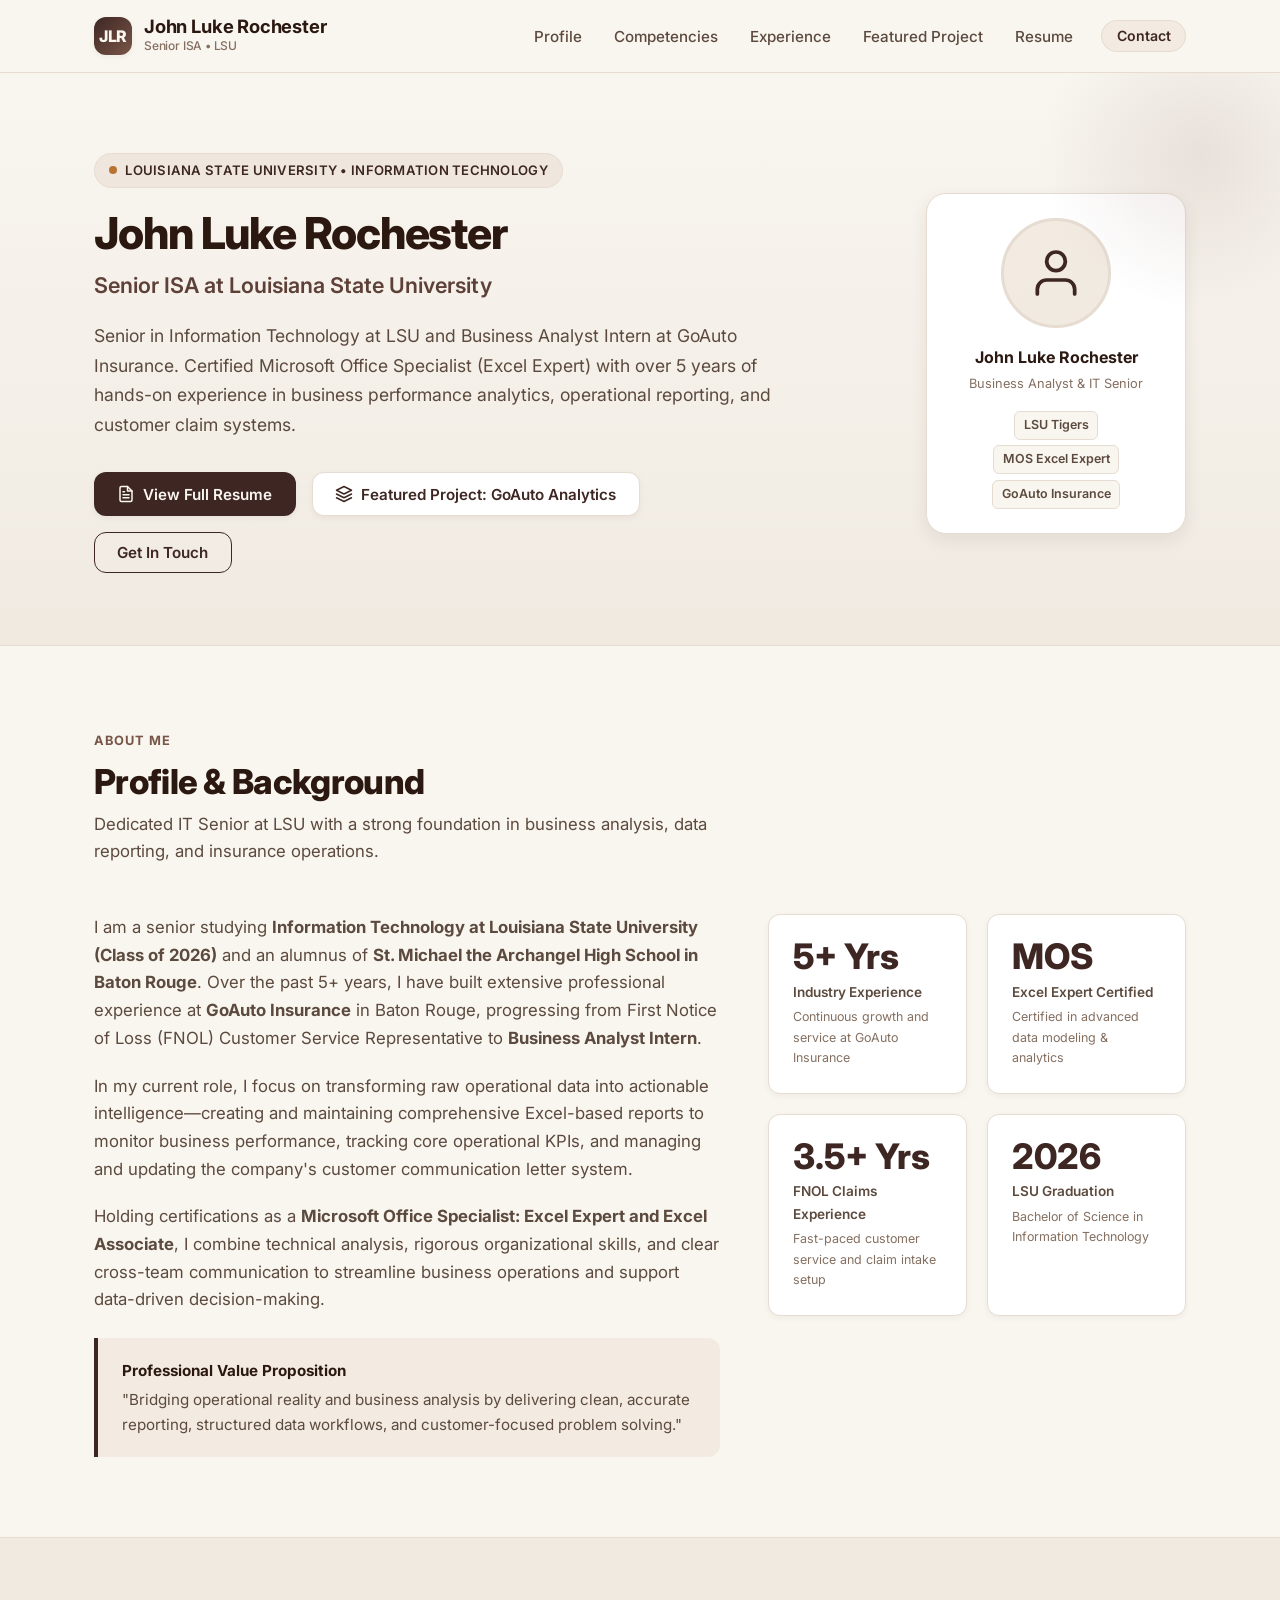
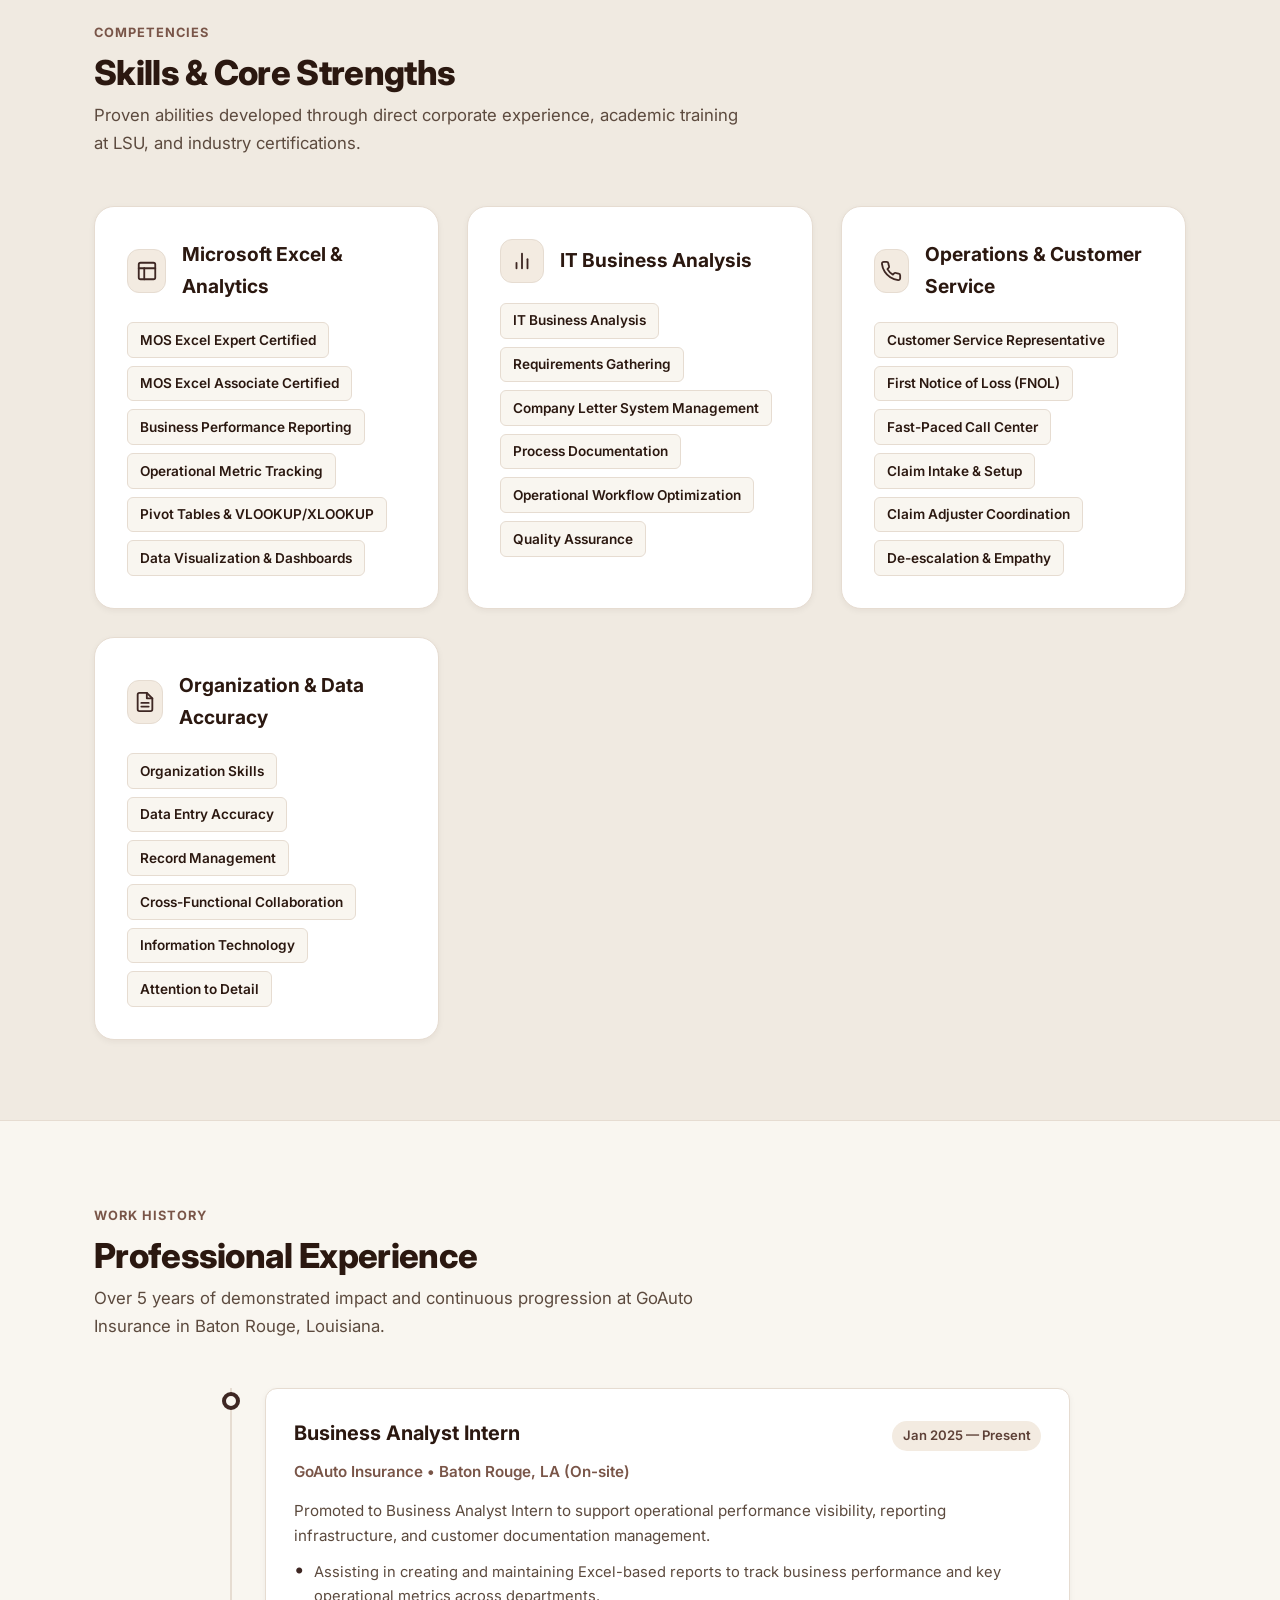
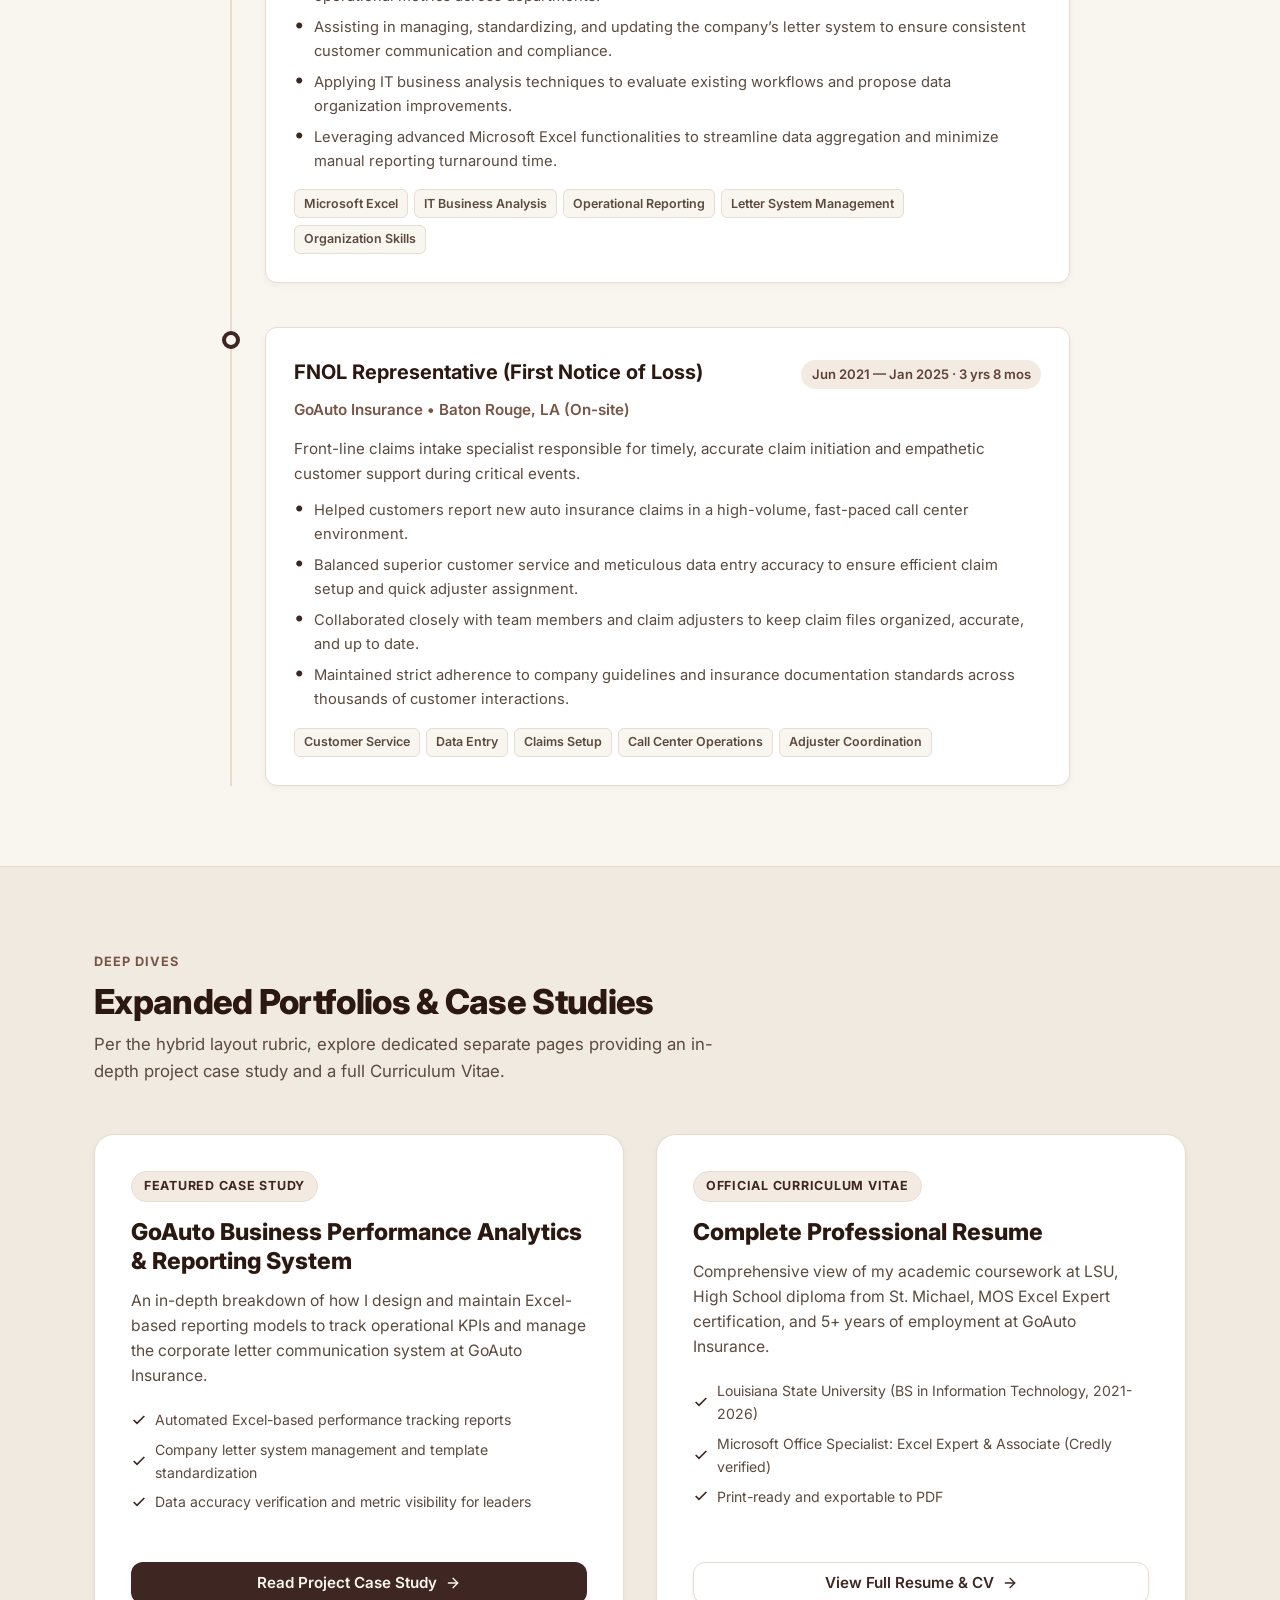
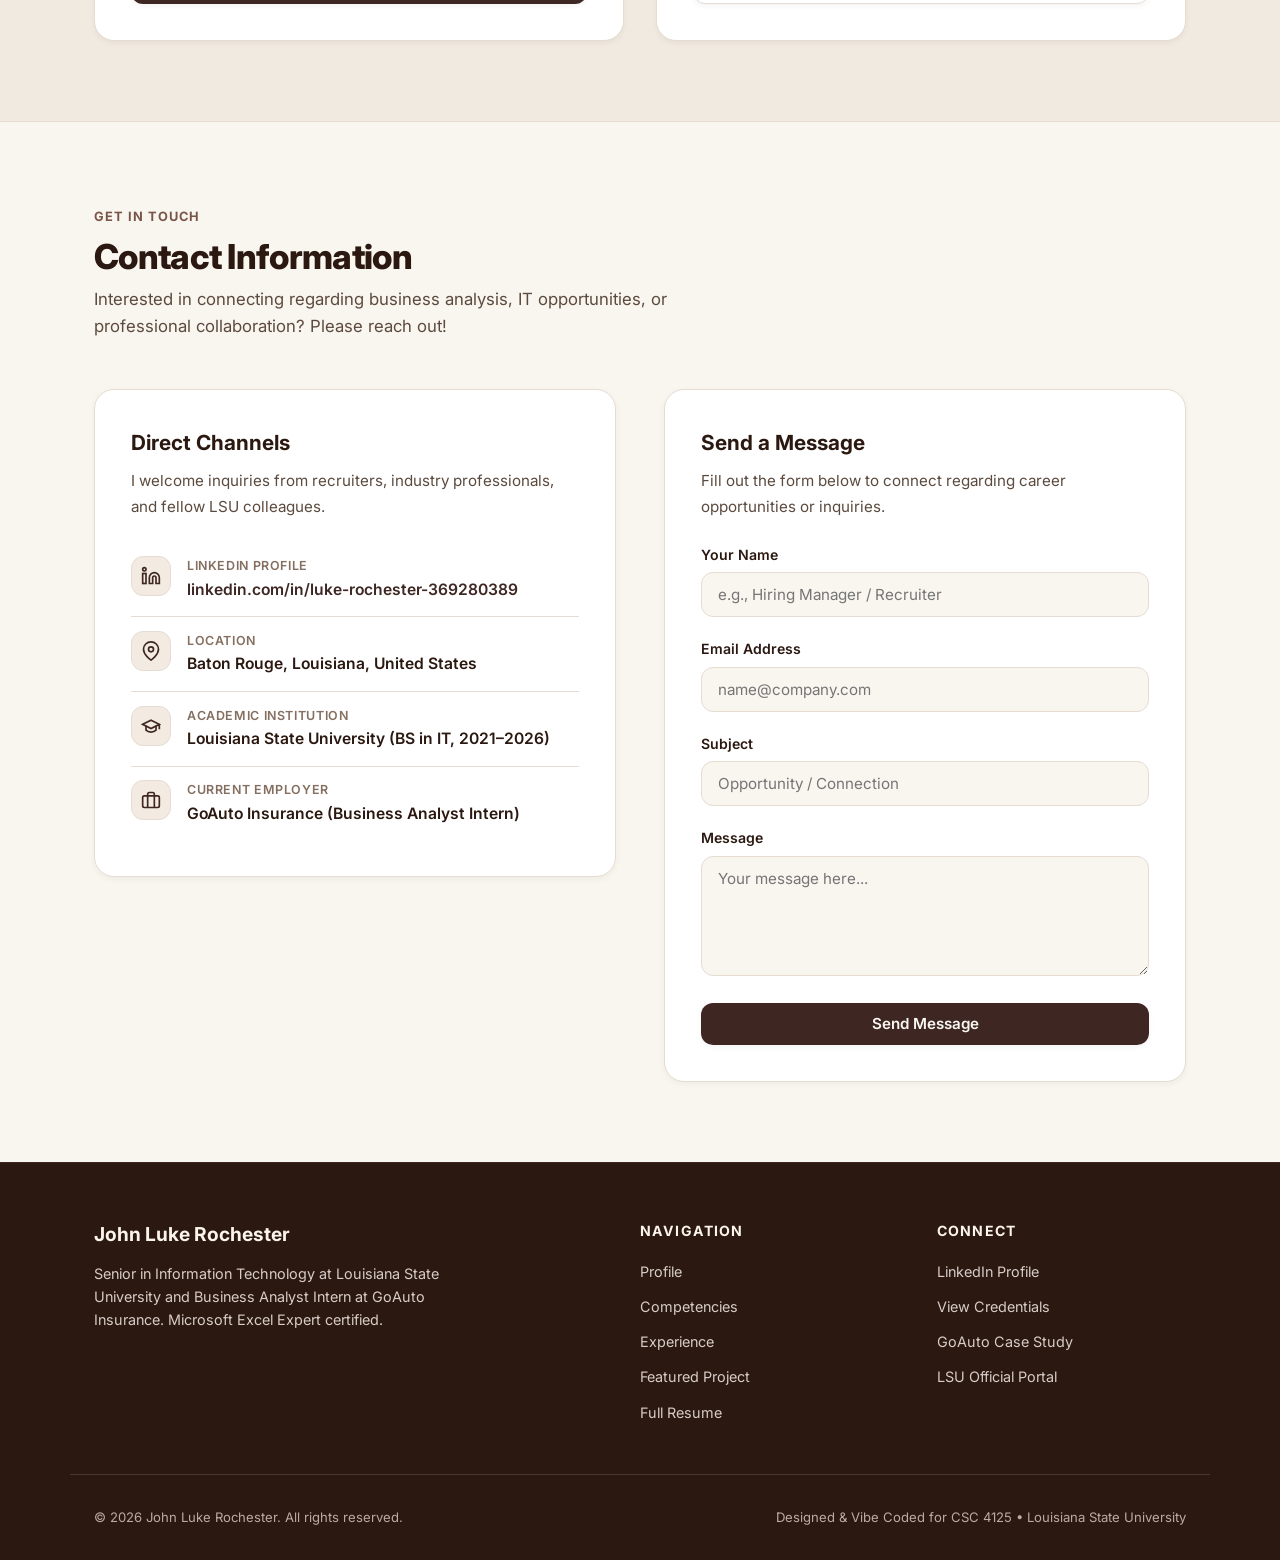
==== index.html @ 9ee35a45 "Add files via upload" ====
<!DOCTYPE html>
<html lang="en">
<head>
  <meta charset="UTF-8">
  <meta name="viewport" content="width=device-width, initial-scale=1.0">
  <title>John Luke Rochester | Senior ISA at Louisiana State University</title>
  <meta name="description" content="Professional portfolio and personal website of John Luke Rochester, Senior ISA at Louisiana State University. Specializing in IT business analysis, advanced Microsoft Excel reporting, and operational systems.">
  <link rel="preconnect" href="https://fonts.googleapis.com">
  <link rel="preconnect" href="https://fonts.gstatic.com" crossorigin>
  <link href="https://fonts.googleapis.com/css2?family=Inter:wght@400;500;600;700;800&family=Plus+Jakarta+Sans:wght@700;800&display=swap" rel="stylesheet">
  <link rel="stylesheet" href="styles.css">
</head>
<body>

  <!-- Site Navigation Header -->
  <header class="site-header" id="top">
    <div class="container header-inner">
      <a href="index.html" class="brand" aria-label="John Luke Rochester Homepage">
        <div class="brand-badge">JLR</div>
        <div class="brand-text">
          <span class="brand-name">John Luke Rochester</span>
          <span class="brand-role">Senior ISA • LSU</span>
        </div>
      </a>

      <!-- Mobile Hamburger Toggle -->
      <button class="mobile-toggle" id="mobileMenuBtn" aria-label="Toggle Navigation Menu" aria-expanded="false">
        <svg width="24" height="24" viewBox="0 0 24 24" fill="none" stroke="currentColor" stroke-width="2" stroke-linecap="round" stroke-linejoin="round">
          <line x1="3" y1="12" x2="21" y2="12"></line>
          <line x1="3" y1="6" x2="21" y2="6"></line>
          <line x1="3" y1="18" x2="21" y2="18"></line>
        </svg>
      </button>

      <!-- Navigation Links -->
      <nav aria-label="Primary Navigation">
        <ul class="nav-links" id="navLinks">
          <li><a href="#about" class="nav-link">Profile</a></li>
          <li><a href="#skills" class="nav-link">Competencies</a></li>
          <li><a href="#experience" class="nav-link">Experience</a></li>
          <li><a href="project.html" class="nav-link">Featured Project</a></li>
          <li><a href="resume.html" class="nav-link">Resume</a></li>
          <li><a href="#contact" class="nav-link nav-pill">Contact</a></li>
        </ul>
      </nav>
    </div>
  </header>

  <main>
    <!-- Hero Section -->
    <section class="hero-section" aria-labelledby="hero-heading">
      <div class="container hero-content">
        <div class="hero-text">
          <div class="hero-badge">
            <span class="hero-badge-dot"></span>
            <span>Louisiana State University • Information Technology</span>
          </div>
          <h1 class="hero-title" id="hero-heading">John Luke Rochester</h1>
          <p class="hero-subtitle">Senior ISA at Louisiana State University</p>
          <p class="hero-description">
            Senior in Information Technology at LSU and Business Analyst Intern at GoAuto Insurance. 
            Certified Microsoft Office Specialist (Excel Expert) with over 5 years of hands-on experience in business performance analytics, operational reporting, and customer claim systems.
          </p>
          <div class="hero-cta">
            <a href="resume.html" class="btn btn-primary">
              <svg width="18" height="18" viewBox="0 0 24 24" fill="none" stroke="currentColor" stroke-width="2" stroke-linecap="round" stroke-linejoin="round">
                <path d="M14 2H6a2 2 0 0 0-2 2v16a2 2 0 0 0 2 2h12a2 2 0 0 0 2-2V8z"></path>
                <polyline points="14 2 14 8 20 8"></polyline>
                <line x1="16" y1="13" x2="8" y2="13"></line>
                <line x1="16" y1="17" x2="8" y2="17"></line>
                <polyline points="10 9 9 9 8 9"></polyline>
              </svg>
              View Full Resume
            </a>
            <a href="project.html" class="btn btn-secondary">
              <svg width="18" height="18" viewBox="0 0 24 24" fill="none" stroke="currentColor" stroke-width="2" stroke-linecap="round" stroke-linejoin="round">
                <polygon points="12 2 2 7 12 12 22 7 12 2"></polygon>
                <polyline points="2 17 12 22 22 17"></polyline>
                <polyline points="2 12 12 17 22 12"></polyline>
              </svg>
              Featured Project: GoAuto Analytics
            </a>
            <a href="#contact" class="btn btn-outline">Get In Touch</a>
          </div>
        </div>

        <!-- Identity & Status Card -->
        <aside class="hero-avatar-card" aria-label="Professional Profile Snapshot">
          <div class="avatar-icon-wrapper" aria-hidden="true">
            <svg width="56" height="56" viewBox="0 0 24 24" fill="none" stroke="currentColor" stroke-width="1.6" stroke-linecap="round" stroke-linejoin="round">
              <path d="M20 21v-2a4 4 0 0 0-4-4H8a4 4 0 0 0-4 4v2"></path>
              <circle cx="12" cy="7" r="4"></circle>
            </svg>
          </div>
          <h2 class="avatar-stat-title">John Luke Rochester</h2>
          <p class="avatar-stat-sub">Business Analyst & IT Senior</p>
          <div class="avatar-tags">
            <span class="tag-badge">LSU Tigers</span>
            <span class="tag-badge">MOS Excel Expert</span>
            <span class="tag-badge">GoAuto Insurance</span>
          </div>
        </aside>
      </div>
    </section>

    <!-- Profile / About Section -->
    <section class="section" id="about" aria-labelledby="about-heading">
      <div class="container">
        <div class="section-header">
          <span class="section-tag">About Me</span>
          <h2 class="section-title" id="about-heading">Profile & Background</h2>
          <p class="section-subtitle">Dedicated IT Senior at LSU with a strong foundation in business analysis, data reporting, and insurance operations.</p>
        </div>

        <div class="about-grid">
          <div class="about-narrative">
            <p>
              I am a senior studying <strong>Information Technology at Louisiana State University (Class of 2026)</strong> and an alumnus of <strong>St. Michael the Archangel High School in Baton Rouge</strong>. Over the past 5+ years, I have built extensive professional experience at <strong>GoAuto Insurance</strong> in Baton Rouge, progressing from First Notice of Loss (FNOL) Customer Service Representative to <strong>Business Analyst Intern</strong>.
            </p>
            <p>
              In my current role, I focus on transforming raw operational data into actionable intelligence—creating and maintaining comprehensive Excel-based reports to monitor business performance, tracking core operational KPIs, and managing and updating the company's customer communication letter system. 
            </p>
            <p>
              Holding certifications as a <strong>Microsoft Office Specialist: Excel Expert and Excel Associate</strong>, I combine technical analysis, rigorous organizational skills, and clear cross-team communication to streamline business operations and support data-driven decision-making.
            </p>
            <div class="highlight-box">
              <div class="highlight-box-title">Professional Value Proposition</div>
              <p style="margin-bottom: 0; font-size: 0.95rem; color: var(--text-secondary);">
                "Bridging operational reality and business analysis by delivering clean, accurate reporting, structured data workflows, and customer-focused problem solving."
              </p>
            </div>
          </div>

          <!-- Impact Metrics -->
          <div class="about-metrics" aria-label="Key Performance Metrics">
            <div class="metric-card">
              <div class="metric-number">5+ Yrs</div>
              <div class="metric-label">Industry Experience</div>
              <div class="metric-desc">Continuous growth and service at GoAuto Insurance</div>
            </div>
            <div class="metric-card">
              <div class="metric-number">MOS</div>
              <div class="metric-label">Excel Expert Certified</div>
              <div class="metric-desc">Certified in advanced data modeling & analytics</div>
            </div>
            <div class="metric-card">
              <div class="metric-number">3.5+ Yrs</div>
              <div class="metric-label">FNOL Claims Experience</div>
              <div class="metric-desc">Fast-paced customer service and claim intake setup</div>
            </div>
            <div class="metric-card">
              <div class="metric-number">2026</div>
              <div class="metric-label">LSU Graduation</div>
              <div class="metric-desc">Bachelor of Science in Information Technology</div>
            </div>
          </div>
        </div>
      </div>
    </section>

    <!-- Skills / Competencies Section -->
    <section class="section section-alt" id="skills" aria-labelledby="skills-heading">
      <div class="container">
        <div class="section-header">
          <span class="section-tag">Competencies</span>
          <h2 class="section-title" id="skills-heading">Skills & Core Strengths</h2>
          <p class="section-subtitle">Proven abilities developed through direct corporate experience, academic training at LSU, and industry certifications.</p>
        </div>

        <div class="skills-container">
          <!-- Card 1: Microsoft Excel & Reporting -->
          <div class="skill-category-card">
            <div class="skill-header">
              <div class="skill-icon-box" aria-hidden="true">
                <svg width="22" height="22" viewBox="0 0 24 24" fill="none" stroke="currentColor" stroke-width="2" stroke-linecap="round" stroke-linejoin="round">
                  <rect x="3" y="3" width="18" height="18" rx="2" ry="2"></rect>
                  <line x1="3" y1="9" x2="21" y2="9"></line>
                  <line x1="9" y1="21" x2="9" y2="9"></line>
                </svg>
              </div>
              <h3 class="skill-category-title">Microsoft Excel & Analytics</h3>
            </div>
            <div class="skill-pills">
              <span class="skill-pill">MOS Excel Expert Certified</span>
              <span class="skill-pill">MOS Excel Associate Certified</span>
              <span class="skill-pill">Business Performance Reporting</span>
              <span class="skill-pill">Operational Metric Tracking</span>
              <span class="skill-pill">Pivot Tables & VLOOKUP/XLOOKUP</span>
              <span class="skill-pill">Data Visualization & Dashboards</span>
            </div>
          </div>

          <!-- Card 2: IT Business Analysis -->
          <div class="skill-category-card">
            <div class="skill-header">
              <div class="skill-icon-box" aria-hidden="true">
                <svg width="22" height="22" viewBox="0 0 24 24" fill="none" stroke="currentColor" stroke-width="2" stroke-linecap="round" stroke-linejoin="round">
                  <line x1="18" y1="20" x2="18" y2="10"></line>
                  <line x1="12" y1="20" x2="12" y2="4"></line>
                  <line x1="6" y1="20" x2="6" y2="14"></line>
                </svg>
              </div>
              <h3 class="skill-category-title">IT Business Analysis</h3>
            </div>
            <div class="skill-pills">
              <span class="skill-pill">IT Business Analysis</span>
              <span class="skill-pill">Requirements Gathering</span>
              <span class="skill-pill">Company Letter System Management</span>
              <span class="skill-pill">Process Documentation</span>
              <span class="skill-pill">Operational Workflow Optimization</span>
              <span class="skill-pill">Quality Assurance</span>
            </div>
          </div>

          <!-- Card 3: Claims & Customer Service -->
          <div class="skill-category-card">
            <div class="skill-header">
              <div class="skill-icon-box" aria-hidden="true">
                <svg width="22" height="22" viewBox="0 0 24 24" fill="none" stroke="currentColor" stroke-width="2" stroke-linecap="round" stroke-linejoin="round">
                  <path d="M22 16.92v3a2 2 0 0 1-2.18 2 19.79 19.79 0 0 1-8.63-3.07 19.5 19.5 0 0 1-6-6 19.79 19.79 0 0 1-3.07-8.67A2 2 0 0 1 4.11 2h3a2 2 0 0 1 2 1.72 12.84 12.84 0 0 0 .7 2.81 2 2 0 0 1-.45 2.11L8.09 9.91a16 16 0 0 0 6 6l1.27-1.27a2 2 0 0 1 2.11-.45 12.84 12.84 0 0 0 2.81.7A2 2 0 0 1 22 16.92z"></path>
                </svg>
              </div>
              <h3 class="skill-category-title">Operations & Customer Service</h3>
            </div>
            <div class="skill-pills">
              <span class="skill-pill">Customer Service Representative</span>
              <span class="skill-pill">First Notice of Loss (FNOL)</span>
              <span class="skill-pill">Fast-Paced Call Center</span>
              <span class="skill-pill">Claim Intake & Setup</span>
              <span class="skill-pill">Claim Adjuster Coordination</span>
              <span class="skill-pill">De-escalation & Empathy</span>
            </div>
          </div>

          <!-- Card 4: Organization & Data Accuracy -->
          <div class="skill-category-card">
            <div class="skill-header">
              <div class="skill-icon-box" aria-hidden="true">
                <svg width="22" height="22" viewBox="0 0 24 24" fill="none" stroke="currentColor" stroke-width="2" stroke-linecap="round" stroke-linejoin="round">
                  <path d="M14 2H6a2 2 0 0 0-2 2v16a2 2 0 0 0 2 2h12a2 2 0 0 0 2-2V8z"></path>
                  <polyline points="14 2 14 8 20 8"></polyline>
                  <line x1="16" y1="13" x2="8" y2="13"></line>
                  <line x1="16" y1="17" x2="8" y2="17"></line>
                </svg>
              </div>
              <h3 class="skill-category-title">Organization & Data Accuracy</h3>
            </div>
            <div class="skill-pills">
              <span class="skill-pill">Organization Skills</span>
              <span class="skill-pill">Data Entry Accuracy</span>
              <span class="skill-pill">Record Management</span>
              <span class="skill-pill">Cross-Functional Collaboration</span>
              <span class="skill-pill">Information Technology</span>
              <span class="skill-pill">Attention to Detail</span>
            </div>
          </div>
        </div>
      </div>
    </section>

    <!-- Experience / Jobs Held Section -->
    <section class="section" id="experience" aria-labelledby="exp-heading">
      <div class="container">
        <div class="section-header">
          <span class="section-tag">Work History</span>
          <h2 class="section-title" id="exp-heading">Professional Experience</h2>
          <p class="section-subtitle">Over 5 years of demonstrated impact and continuous progression at GoAuto Insurance in Baton Rouge, Louisiana.</p>
        </div>

        <div class="timeline">
          <!-- Role 1: Business Analyst Intern -->
          <div class="timeline-item">
            <div class="timeline-marker" aria-hidden="true"></div>
            <article class="timeline-card">
              <div class="timeline-meta">
                <h3 class="timeline-role">Business Analyst Intern</h3>
                <span class="timeline-period">Jan 2025 — Present</span>
              </div>
              <div class="timeline-company">GoAuto Insurance • Baton Rouge, LA (On-site)</div>
              <div class="timeline-body">
                <p>Promoted to Business Analyst Intern to support operational performance visibility, reporting infrastructure, and customer documentation management.</p>
                <ul class="timeline-bullets">
                  <li>Assisting in creating and maintaining Excel-based reports to track business performance and key operational metrics across departments.</li>
                  <li>Assisting in managing, standardizing, and updating the company’s letter system to ensure consistent customer communication and compliance.</li>
                  <li>Applying IT business analysis techniques to evaluate existing workflows and propose data organization improvements.</li>
                  <li>Leveraging advanced Microsoft Excel functionalities to streamline data aggregation and minimize manual reporting turnaround time.</li>
                </ul>
                <div class="timeline-tech-tags">
                  <span class="tag-badge">Microsoft Excel</span>
                  <span class="tag-badge">IT Business Analysis</span>
                  <span class="tag-badge">Operational Reporting</span>
                  <span class="tag-badge">Letter System Management</span>
                  <span class="tag-badge">Organization Skills</span>
                </div>
              </div>
            </article>
          </div>

          <!-- Role 2: FNOL Representative -->
          <div class="timeline-item">
            <div class="timeline-marker" aria-hidden="true"></div>
            <article class="timeline-card">
              <div class="timeline-meta">
                <h3 class="timeline-role">FNOL Representative (First Notice of Loss)</h3>
                <span class="timeline-period">Jun 2021 — Jan 2025 · 3 yrs 8 mos</span>
              </div>
              <div class="timeline-company">GoAuto Insurance • Baton Rouge, LA (On-site)</div>
              <div class="timeline-body">
                <p>Front-line claims intake specialist responsible for timely, accurate claim initiation and empathetic customer support during critical events.</p>
                <ul class="timeline-bullets">
                  <li>Helped customers report new auto insurance claims in a high-volume, fast-paced call center environment.</li>
                  <li>Balanced superior customer service and meticulous data entry accuracy to ensure efficient claim setup and quick adjuster assignment.</li>
                  <li>Collaborated closely with team members and claim adjusters to keep claim files organized, accurate, and up to date.</li>
                  <li>Maintained strict adherence to company guidelines and insurance documentation standards across thousands of customer interactions.</li>
                </ul>
                <div class="timeline-tech-tags">
                  <span class="tag-badge">Customer Service</span>
                  <span class="tag-badge">Data Entry</span>
                  <span class="tag-badge">Claims Setup</span>
                  <span class="tag-badge">Call Center Operations</span>
                  <span class="tag-badge">Adjuster Coordination</span>
                </div>
              </div>
            </article>
          </div>
        </div>
      </div>
    </section>

    <!-- Deep-Dive Showcase Section (Rubric-Mandated Hybrid Navigation) -->
    <section class="section section-alt" aria-labelledby="showcase-heading">
      <div class="container">
        <div class="section-header">
          <span class="section-tag">Deep Dives</span>
          <h2 class="section-title" id="showcase-heading">Expanded Portfolios & Case Studies</h2>
          <p class="section-subtitle">Per the hybrid layout rubric, explore dedicated separate pages providing an in-depth project case study and a full Curriculum Vitae.</p>
        </div>

        <div class="showcase-grid">
          <!-- Card 1: Featured Project -->
          <article class="showcase-card">
            <div class="showcase-top">
              <span class="showcase-badge">Featured Case Study</span>
              <h3 class="showcase-title">GoAuto Business Performance Analytics & Reporting System</h3>
              <p class="showcase-desc">
                An in-depth breakdown of how I design and maintain Excel-based reporting models to track operational KPIs and manage the corporate letter communication system at GoAuto Insurance.
              </p>
              <ul class="showcase-features">
                <li>
                  <svg width="16" height="16" viewBox="0 0 24 24" fill="none" stroke="currentColor" stroke-width="2.5"><polyline points="20 6 9 17 4 12"></polyline></svg>
                  Automated Excel-based performance tracking reports
                </li>
                <li>
                  <svg width="16" height="16" viewBox="0 0 24 24" fill="none" stroke="currentColor" stroke-width="2.5"><polyline points="20 6 9 17 4 12"></polyline></svg>
                  Company letter system management and template standardization
                </li>
                <li>
                  <svg width="16" height="16" viewBox="0 0 24 24" fill="none" stroke="currentColor" stroke-width="2.5"><polyline points="20 6 9 17 4 12"></polyline></svg>
                  Data accuracy verification and metric visibility for leaders
                </li>
              </ul>
            </div>
            <a href="project.html" class="btn btn-primary" style="width: 100%;">
              Read Project Case Study
              <svg width="16" height="16" viewBox="0 0 24 24" fill="none" stroke="currentColor" stroke-width="2" stroke-linecap="round" stroke-linejoin="round">
                <line x1="5" y1="12" x2="19" y2="12"></line>
                <polyline points="12 5 19 12 12 19"></polyline>
              </svg>
            </a>
          </article>

          <!-- Card 2: Full Resume Page -->
          <article class="showcase-card">
            <div class="showcase-top">
              <span class="showcase-badge">Official Curriculum Vitae</span>
              <h3 class="showcase-title">Complete Professional Resume</h3>
              <p class="showcase-desc">
                Comprehensive view of my academic coursework at LSU, High School diploma from St. Michael, MOS Excel Expert certification, and 5+ years of employment at GoAuto Insurance.
              </p>
              <ul class="showcase-features">
                <li>
                  <svg width="16" height="16" viewBox="0 0 24 24" fill="none" stroke="currentColor" stroke-width="2.5"><polyline points="20 6 9 17 4 12"></polyline></svg>
                  Louisiana State University (BS in Information Technology, 2021-2026)
                </li>
                <li>
                  <svg width="16" height="16" viewBox="0 0 24 24" fill="none" stroke="currentColor" stroke-width="2.5"><polyline points="20 6 9 17 4 12"></polyline></svg>
                  Microsoft Office Specialist: Excel Expert & Associate (Credly verified)
                </li>
                <li>
                  <svg width="16" height="16" viewBox="0 0 24 24" fill="none" stroke="currentColor" stroke-width="2.5"><polyline points="20 6 9 17 4 12"></polyline></svg>
                  Print-ready and exportable to PDF
                </li>
              </ul>
            </div>
            <a href="resume.html" class="btn btn-secondary" style="width: 100%;">
              View Full Resume & CV
              <svg width="16" height="16" viewBox="0 0 24 24" fill="none" stroke="currentColor" stroke-width="2" stroke-linecap="round" stroke-linejoin="round">
                <line x1="5" y1="12" x2="19" y2="12"></line>
                <polyline points="12 5 19 12 12 19"></polyline>
              </svg>
            </a>
          </article>
        </div>
      </div>
    </section>

    <!-- Contact Section -->
    <section class="section" id="contact" aria-labelledby="contact-heading">
      <div class="container">
        <div class="section-header">
          <span class="section-tag">Get In Touch</span>
          <h2 class="section-title" id="contact-heading">Contact Information</h2>
          <p class="section-subtitle">Interested in connecting regarding business analysis, IT opportunities, or professional collaboration? Please reach out!</p>
        </div>

        <div class="contact-grid">
          <!-- Contact Details -->
          <div class="contact-info-card">
            <h3 style="font-size: 1.3rem; font-weight: 700; color: var(--color-espresso); margin-bottom: 0.5rem;">Direct Channels</h3>
            <p style="font-size: 0.95rem; color: var(--text-secondary);">
              I welcome inquiries from recruiters, industry professionals, and fellow LSU colleagues.
            </p>

            <ul class="contact-info-list">
              <li class="contact-info-item">
                <div class="contact-info-icon" aria-hidden="true">
                  <svg width="20" height="20" viewBox="0 0 24 24" fill="none" stroke="currentColor" stroke-width="2"><path d="M16 8a6 6 0 0 1 6 6v7h-4v-7a2 2 0 0 0-2-2 2 2 0 0 0-2 2v7h-4v-7a6 6 0 0 1 6-6z"></path><rect x="2" y="9" width="4" height="12"></rect><circle cx="4" cy="4" r="2"></circle></svg>
                </div>
                <div>
                  <div class="contact-info-label">LinkedIn Profile</div>
                  <div class="contact-info-value">
                    <a href="https://www.linkedin.com/in/luke-rochester-369280389/" target="_blank" rel="noopener noreferrer">
                      linkedin.com/in/luke-rochester-369280389
                    </a>
                  </div>
                </div>
              </li>
              <li class="contact-info-item">
                <div class="contact-info-icon" aria-hidden="true">
                  <svg width="20" height="20" viewBox="0 0 24 24" fill="none" stroke="currentColor" stroke-width="2"><path d="M21 10c0 7-9 13-9 13s-9-6-9-13a9 9 0 0 1 18 0z"></path><circle cx="12" cy="10" r="3"></circle></svg>
                </div>
                <div>
                  <div class="contact-info-label">Location</div>
                  <div class="contact-info-value">Baton Rouge, Louisiana, United States</div>
                </div>
              </li>
              <li class="contact-info-item">
                <div class="contact-info-icon" aria-hidden="true">
                  <svg width="20" height="20" viewBox="0 0 24 24" fill="none" stroke="currentColor" stroke-width="2"><path d="M22 10v6M2 10l10-5 10 5-10 5z"></path><path d="M6 12v5c3 3 9 3 12 0v-5"></path></svg>
                </div>
                <div>
                  <div class="contact-info-label">Academic Institution</div>
                  <div class="contact-info-value">Louisiana State University (BS in IT, 2021–2026)</div>
                </div>
              </li>
              <li class="contact-info-item">
                <div class="contact-info-icon" aria-hidden="true">
                  <svg width="20" height="20" viewBox="0 0 24 24" fill="none" stroke="currentColor" stroke-width="2"><rect x="2" y="7" width="20" height="14" rx="2" ry="2"></rect><path d="M16 21V5a2 2 0 0 0-2-2h-4a2 2 0 0 0-2 2v16"></path></svg>
                </div>
                <div>
                  <div class="contact-info-label">Current Employer</div>
                  <div class="contact-info-value">GoAuto Insurance (Business Analyst Intern)</div>
                </div>
              </li>
            </ul>
          </div>

          <!-- Contact Form -->
          <div class="contact-form-card">
            <h3 style="font-size: 1.3rem; font-weight: 700; color: var(--color-espresso); margin-bottom: 0.5rem;">Send a Message</h3>
            <p style="font-size: 0.95rem; color: var(--text-secondary); margin-bottom: 1.5rem;">
              Fill out the form below to connect regarding career opportunities or inquiries.
            </p>

            <form id="contactForm">
              <div class="form-group">
                <label for="name" class="form-label">Your Name</label>
                <input type="text" id="name" name="name" class="form-control" placeholder="e.g., Hiring Manager / Recruiter" required>
              </div>
              <div class="form-group">
                <label for="email" class="form-label">Email Address</label>
                <input type="email" id="email" name="email" class="form-control" placeholder="name@company.com" required>
              </div>
              <div class="form-group">
                <label for="subject" class="form-label">Subject</label>
                <input type="text" id="subject" name="subject" class="form-control" placeholder="Opportunity / Connection" required>
              </div>
              <div class="form-group">
                <label for="message" class="form-label">Message</label>
                <textarea id="message" name="message" class="form-control" placeholder="Your message here..." required></textarea>
              </div>
              <button type="submit" class="btn btn-primary" style="width: 100%;">
                Send Message
              </button>
            </form>

            <div id="contactNotice" class="toast-notice" role="alert">
              Thank you for reaching out! Your message has been prepared.
            </div>
          </div>
        </div>
      </div>
    </section>
  </main>

  <!-- Site Footer -->
  <footer class="site-footer">
    <div class="container footer-grid">
      <div class="footer-brand">
        <div class="footer-brand-title">John Luke Rochester</div>
        <p class="footer-brand-desc">
          Senior in Information Technology at Louisiana State University and Business Analyst Intern at GoAuto Insurance. Microsoft Excel Expert certified.
        </p>
      </div>

      <div>
        <h4 class="footer-heading">Navigation</h4>
        <ul class="footer-links">
          <li><a href="#about">Profile</a></li>
          <li><a href="#skills">Competencies</a></li>
          <li><a href="#experience">Experience</a></li>
          <li><a href="project.html">Featured Project</a></li>
          <li><a href="resume.html">Full Resume</a></li>
        </ul>
      </div>

      <div>
        <h4 class="footer-heading">Connect</h4>
        <ul class="footer-links">
          <li><a href="https://www.linkedin.com/in/luke-rochester-369280389/" target="_blank" rel="noopener noreferrer">LinkedIn Profile</a></li>
          <li><a href="resume.html">View Credentials</a></li>
          <li><a href="project.html">GoAuto Case Study</a></li>
          <li><a href="https://lsu.edu" target="_blank" rel="noopener noreferrer">LSU Official Portal</a></li>
        </ul>
      </div>
    </div>

    <div class="container footer-bottom">
      <p>&copy; 2026 John Luke Rochester. All rights reserved.</p>
      <p>Designed & Vibe Coded for CSC 4125 • Louisiana State University</p>
    </div>
  </footer>

  <!-- Script for interactivity & mobile nav -->
  <script>
    const mobileBtn = document.getElementById('mobileMenuBtn');
    const navLinks = document.getElementById('navLinks');
    
    if (mobileBtn && navLinks) {
      mobileBtn.addEventListener('click', () => {
        const isOpen = navLinks.classList.toggle('is-open');
        mobileBtn.setAttribute('aria-expanded', isOpen);
      });

      navLinks.querySelectorAll('a').forEach(link => {
        link.addEventListener('click', () => {
          navLinks.classList.remove('is-open');
          mobileBtn.setAttribute('aria-expanded', 'false');
        });
      });
    }

    const contactForm = document.getElementById('contactForm');
    const contactNotice = document.getElementById('contactNotice');

    if (contactForm && contactNotice) {
      contactForm.addEventListener('submit', (e) => {
        e.preventDefault();
        contactNotice.style.display = 'block';
        contactForm.reset();
        setTimeout(() => {
          contactNotice.style.display = 'none';
        }, 5000);
      });
    }
  </script>
</body>
</html>
---- styles.css ----
/* ==========================================================================
   COFFEE & BEIGE DESIGN SYSTEM - STYLES.CSS
   John Rochester | Senior ISA at Louisiana State University
   Target: Professional, modern, recruiter-focused hybrid web application
   ========================================================================== */

/* --- Custom Properties / Design Tokens --- */
:root {
  /* Coffee & Beige Palette */
  --bg-primary: #F9F6F0;          /* Warm cream / light linen background */
  --bg-secondary: #F0EAE1;        /* Soft latte secondary background */
  --bg-surface: #FFFFFF;          /* Pure white card surface */
  --bg-surface-warm: #FAF4ED;     /* Warm card surface */
  --bg-surface-tint: #F3EBE1;     /* Tinted container */
  
  --color-espresso: #2B1810;      /* Deep roasted espresso (primary text) */
  --color-coffee-dark: #3E2723;   /* Rich coffee brown (headings, primary buttons) */
  --color-coffee-medium: #5D4037; /* Medium roast (subheadings, secondary accents) */
  --color-coffee-warm: #795548;   /* Warm mocha (interactive highlights) */
  --color-latte: #A1887F;         /* Creamy latte (muted text, subtle details) */
  
  --color-beige-dark: #D7CCC8;    /* Deep beige border */
  --color-beige-light: #EFEBE9;   /* Soft beige divider */
  --color-cream: #FAF6F0;         /* Froth cream */

  --color-accent-amber: #B87333;  /* Warm copper/amber accent */
  --color-accent-gold: #C59B27;   /* Subtle LSU gold accent nod */
  --color-accent-hover: #4E342E;  /* Dark roast hover */
  
  --text-primary: #261710;        /* Deep espresso for maximum readable contrast */
  --text-secondary: #5C4A3E;      /* Muted coffee brown for body copy */
  --text-muted: #846F60;          /* Subtle captions / timestamps */
  --text-inverse: #FAF6F0;        /* Light cream text for dark buttons */

  --border-subtle: #E6DCD1;       /* Gentle organic border */
  --border-focus: #795548;        /* Focus state border */

  /* Shadows */
  --shadow-sm: 0 2px 6px rgba(43, 24, 16, 0.05);
  --shadow-md: 0 6px 18px rgba(43, 24, 16, 0.08);
  --shadow-lg: 0 12px 32px rgba(43, 24, 16, 0.12);
  --shadow-card-hover: 0 14px 28px rgba(62, 39, 35, 0.14);

  /* Typography */
  --font-sans: 'Inter', system-ui, -apple-system, BlinkMacSystemFont, 'Segoe UI', Roboto, Oxygen, Ubuntu, Cantarell, sans-serif;
  --font-heading: 'Plus Jakarta Sans', 'Inter', system-ui, sans-serif;
  --font-mono: 'JetBrains Mono', 'Fira Code', Consolas, monospace;

  /* Spacing */
  --radius-sm: 6px;
  --radius-md: 12px;
  --radius-lg: 20px;
  --radius-full: 9999px;

  --transition-fast: 0.2s cubic-bezier(0.4, 0, 0.2, 1);
  --transition-smooth: 0.3s cubic-bezier(0.4, 0, 0.2, 1);
}

/* --- Base & Reset --- */
*, *::before, *::after {
  box-sizing: border-box;
  margin: 0;
  padding: 0;
}

html {
  scroll-behavior: smooth;
  font-size: 16px;
  -webkit-text-size-adjust: 100%;
}

body {
  font-family: var(--font-sans);
  background-color: var(--bg-primary);
  color: var(--text-primary);
  line-height: 1.65;
  min-height: 100vh;
  display: flex;
  flex-direction: column;
}

/* Focus styles for accessibility */
:focus-visible {
  outline: 2px solid var(--border-focus);
  outline-offset: 3px;
}

a {
  color: var(--color-coffee-dark);
  text-decoration: none;
  transition: color var(--transition-fast);
}

a:hover {
  color: var(--color-coffee-warm);
}

img {
  max-width: 100%;
  height: auto;
  display: block;
}

/* --- Container Utility --- */
.container {
  width: 100%;
  max-width: 1140px;
  margin-left: auto;
  margin-right: auto;
  padding-left: 1.5rem;
  padding-right: 1.5rem;
}

.container-narrow {
  max-width: 860px;
}

/* --- Navigation Header --- */
.site-header {
  position: sticky;
  top: 0;
  z-index: 1000;
  background-color: rgba(249, 246, 240, 0.92);
  backdrop-filter: blur(12px);
  -webkit-backdrop-filter: blur(12px);
  border-bottom: 1px solid var(--border-subtle);
  transition: all var(--transition-smooth);
}

.header-inner {
  display: flex;
  align-items: center;
  justify-content: space-between;
  height: 72px;
}

.brand {
  display: flex;
  align-items: center;
  gap: 0.75rem;
  font-weight: 700;
  font-size: 1.15rem;
  color: var(--color-espresso);
  letter-spacing: -0.01em;
}

.brand-badge {
  width: 38px;
  height: 38px;
  border-radius: var(--radius-md);
  background: linear-gradient(135deg, var(--color-coffee-dark), var(--color-coffee-warm));
  color: var(--color-cream);
  display: flex;
  align-items: center;
  justify-content: center;
  font-weight: 800;
  font-size: 1rem;
  box-shadow: var(--shadow-sm);
}

.brand-text {
  display: flex;
  flex-direction: column;
}

.brand-name {
  line-height: 1.1;
  font-weight: 700;
}

.brand-role {
  font-size: 0.75rem;
  font-weight: 500;
  color: var(--text-muted);
}

.nav-links {
  display: flex;
  align-items: center;
  gap: 1.5rem;
  list-style: none;
}

.nav-link {
  font-size: 0.95rem;
  font-weight: 500;
  color: var(--text-secondary);
  padding: 0.5rem 0.25rem;
  position: relative;
  transition: color var(--transition-fast);
}

.nav-link:hover,
.nav-link.active {
  color: var(--color-espresso);
}

.nav-link.active::after {
  content: '';
  position: absolute;
  bottom: 0;
  left: 0;
  right: 0;
  height: 2px;
  background-color: var(--color-coffee-dark);
  border-radius: 2px;
}

.nav-pill {
  background-color: var(--bg-surface-tint);
  border: 1px solid var(--border-subtle);
  padding: 0.4rem 0.9rem;
  border-radius: var(--radius-full);
  font-size: 0.88rem;
  font-weight: 600;
  color: var(--color-coffee-dark);
}

.nav-pill:hover {
  background-color: var(--color-coffee-dark);
  color: var(--color-cream);
  border-color: var(--color-coffee-dark);
}

/* Mobile Nav Toggle */
.mobile-toggle {
  display: none;
  background: none;
  border: 1px solid var(--border-subtle);
  border-radius: var(--radius-sm);
  padding: 0.5rem;
  cursor: pointer;
  color: var(--color-coffee-dark);
}

/* --- Buttons & Action Elements --- */
.btn {
  display: inline-flex;
  align-items: center;
  justify-content: center;
  gap: 0.5rem;
  font-family: var(--font-sans);
  font-size: 0.95rem;
  font-weight: 600;
  padding: 0.75rem 1.4rem;
  border-radius: var(--radius-md);
  border: 1px solid transparent;
  cursor: pointer;
  transition: all var(--transition-fast);
  text-decoration: none;
  line-height: 1;
}

.btn-primary {
  background-color: var(--color-coffee-dark);
  color: var(--text-inverse);
  box-shadow: var(--shadow-sm);
}

.btn-primary:hover {
  background-color: var(--color-espresso);
  color: var(--text-inverse);
  transform: translateY(-1px);
  box-shadow: var(--shadow-md);
}

.btn-secondary {
  background-color: var(--bg-surface);
  color: var(--color-coffee-dark);
  border-color: var(--border-subtle);
  box-shadow: var(--shadow-sm);
}

.btn-secondary:hover {
  background-color: var(--bg-surface-tint);
  border-color: var(--color-beige-dark);
  color: var(--color-espresso);
  transform: translateY(-1px);
}

.btn-outline {
  background: transparent;
  color: var(--color-coffee-dark);
  border: 1.5px solid var(--color-coffee-dark);
}

.btn-outline:hover {
  background-color: var(--color-coffee-dark);
  color: var(--text-inverse);
}

.btn-sm {
  padding: 0.45rem 0.9rem;
  font-size: 0.85rem;
  border-radius: var(--radius-sm);
}

/* --- Hero Section --- */
.hero-section {
  padding: 5rem 0 4.5rem;
  background: linear-gradient(180deg, var(--bg-primary) 0%, var(--bg-secondary) 100%);
  border-bottom: 1px solid var(--border-subtle);
  position: relative;
  overflow: hidden;
}

.hero-section::before {
  content: '';
  position: absolute;
  top: -80px;
  right: -80px;
  width: 320px;
  height: 320px;
  border-radius: 50%;
  background: radial-gradient(circle, rgba(161, 136, 127, 0.18) 0%, rgba(249, 246, 240, 0) 70%);
  pointer-events: none;
}

.hero-content {
  display: grid;
  grid-template-columns: 1fr auto;
  gap: 3rem;
  align-items: center;
}

.hero-text {
  max-width: 680px;
}

.hero-badge {
  display: inline-flex;
  align-items: center;
  gap: 0.5rem;
  background-color: #EFE7DE;
  border: 1px solid var(--border-subtle);
  color: var(--color-coffee-dark);
  font-size: 0.82rem;
  font-weight: 600;
  padding: 0.35rem 0.9rem;
  border-radius: var(--radius-full);
  margin-bottom: 1.25rem;
  letter-spacing: 0.02em;
  text-transform: uppercase;
}

.hero-badge-dot {
  width: 8px;
  height: 8px;
  background-color: var(--color-accent-amber);
  border-radius: 50%;
  display: inline-block;
}

.hero-title {
  font-size: 2.75rem;
  font-weight: 800;
  color: var(--color-espresso);
  line-height: 1.15;
  letter-spacing: -0.025em;
  margin-bottom: 0.75rem;
}

.hero-subtitle {
  font-size: 1.35rem;
  font-weight: 600;
  color: var(--color-coffee-medium);
  margin-bottom: 1.25rem;
  line-height: 1.4;
}

.hero-description {
  font-size: 1.1rem;
  color: var(--text-secondary);
  line-height: 1.7;
  margin-bottom: 2rem;
}

.hero-cta {
  display: flex;
  flex-wrap: wrap;
  gap: 1rem;
  align-items: center;
}

.hero-avatar-card {
  background: var(--bg-surface);
  border: 1px solid var(--border-subtle);
  border-radius: var(--radius-lg);
  padding: 1.5rem;
  box-shadow: var(--shadow-md);
  text-align: center;
  width: 260px;
  display: flex;
  flex-direction: column;
  align-items: center;
}

.avatar-icon-wrapper {
  width: 110px;
  height: 110px;
  border-radius: 50%;
  background: linear-gradient(135deg, var(--bg-surface-tint), var(--bg-secondary));
  border: 3px solid var(--border-subtle);
  display: flex;
  align-items: center;
  justify-content: center;
  margin-bottom: 1rem;
  color: var(--color-coffee-dark);
}

.avatar-stat-title {
  font-weight: 700;
  font-size: 1rem;
  color: var(--color-espresso);
}

.avatar-stat-sub {
  font-size: 0.8rem;
  color: var(--text-muted);
  margin-top: 0.2rem;
}

.avatar-tags {
  display: flex;
  flex-wrap: wrap;
  gap: 0.35rem;
  justify-content: center;
  margin-top: 1rem;
}

/* --- Section Typography & Layout --- */
.section {
  padding: 5rem 0;
}

.section-alt {
  background-color: var(--bg-secondary);
  border-top: 1px solid var(--border-subtle);
  border-bottom: 1px solid var(--border-subtle);
}

.section-header {
  margin-bottom: 3rem;
}

.section-tag {
  font-size: 0.8rem;
  font-weight: 700;
  text-transform: uppercase;
  letter-spacing: 0.08em;
  color: var(--color-coffee-warm);
  margin-bottom: 0.5rem;
  display: inline-block;
}

.section-title {
  font-size: 2.15rem;
  font-weight: 800;
  color: var(--color-espresso);
  letter-spacing: -0.02em;
  line-height: 1.25;
}

.section-subtitle {
  font-size: 1.05rem;
  color: var(--text-secondary);
  margin-top: 0.5rem;
  max-width: 650px;
}

/* --- About / Profile Section --- */
.about-grid {
  display: grid;
  grid-template-columns: 1.2fr 0.8fr;
  gap: 3rem;
  align-items: start;
}

.about-narrative p {
  margin-bottom: 1.25rem;
  font-size: 1.05rem;
  color: var(--text-secondary);
}

.highlight-box {
  background-color: var(--bg-surface-tint);
  border-left: 4px solid var(--color-coffee-dark);
  padding: 1.25rem 1.5rem;
  border-radius: 0 var(--radius-md) var(--radius-md) 0;
  margin-top: 1.5rem;
}

.highlight-box-title {
  font-weight: 700;
  color: var(--color-espresso);
  font-size: 0.95rem;
  margin-bottom: 0.25rem;
}

.about-metrics {
  display: grid;
  grid-template-columns: 1fr 1fr;
  gap: 1.25rem;
}

.metric-card {
  background: var(--bg-surface);
  border: 1px solid var(--border-subtle);
  border-radius: var(--radius-md);
  padding: 1.5rem;
  box-shadow: var(--shadow-sm);
  transition: transform var(--transition-fast);
}

.metric-card:hover {
  transform: translateY(-2px);
  box-shadow: var(--shadow-md);
}

.metric-number {
  font-size: 2.2rem;
  font-weight: 800;
  color: var(--color-coffee-dark);
  line-height: 1;
  margin-bottom: 0.4rem;
}

.metric-label {
  font-size: 0.85rem;
  font-weight: 600;
  color: var(--text-secondary);
}

.metric-desc {
  font-size: 0.78rem;
  color: var(--text-muted);
  margin-top: 0.25rem;
}

/* --- Skills / Competencies --- */
.skills-container {
  display: grid;
  grid-template-columns: repeat(auto-fit, minmax(320px, 1fr));
  gap: 1.75rem;
}

.skill-category-card {
  background: var(--bg-surface);
  border: 1px solid var(--border-subtle);
  border-radius: var(--radius-lg);
  padding: 2rem;
  box-shadow: var(--shadow-sm);
  transition: transform var(--transition-fast), box-shadow var(--transition-fast);
}

.skill-category-card:hover {
  transform: translateY(-3px);
  box-shadow: var(--shadow-md);
}

.skill-header {
  display: flex;
  align-items: center;
  gap: 1rem;
  margin-bottom: 1.25rem;
}

.skill-icon-box {
  width: 44px;
  height: 44px;
  border-radius: var(--radius-md);
  background-color: var(--bg-surface-tint);
  border: 1px solid var(--border-subtle);
  color: var(--color-coffee-dark);
  display: flex;
  align-items: center;
  justify-content: center;
}

.skill-category-title {
  font-size: 1.2rem;
  font-weight: 700;
  color: var(--color-espresso);
}

.skill-pills {
  display: flex;
  flex-wrap: wrap;
  gap: 0.5rem;
}

.skill-pill {
  background-color: var(--bg-primary);
  border: 1px solid var(--border-subtle);
  color: var(--color-espresso);
  font-size: 0.85rem;
  font-weight: 600;
  padding: 0.35rem 0.75rem;
  border-radius: var(--radius-sm);
  transition: all var(--transition-fast);
}

.skill-pill:hover {
  background-color: var(--color-coffee-dark);
  color: var(--color-cream);
  border-color: var(--color-coffee-dark);
}

/* --- Experience Timeline --- */
.timeline {
  position: relative;
  max-width: 860px;
  margin: 0 auto;
}

.timeline::before {
  content: '';
  position: absolute;
  top: 0;
  bottom: 0;
  left: 20px;
  width: 2px;
  background-color: var(--border-subtle);
}

.timeline-item {
  position: relative;
  padding-left: 55px;
  margin-bottom: 2.75rem;
}

.timeline-item:last-child {
  margin-bottom: 0;
}

.timeline-marker {
  position: absolute;
  left: 12px;
  top: 4px;
  width: 18px;
  height: 18px;
  border-radius: 50%;
  background-color: var(--bg-primary);
  border: 4px solid var(--color-coffee-dark);
  z-index: 1;
}

.timeline-card {
  background: var(--bg-surface);
  border: 1px solid var(--border-subtle);
  border-radius: var(--radius-md);
  padding: 1.75rem;
  box-shadow: var(--shadow-sm);
  transition: box-shadow var(--transition-fast);
}

.timeline-card:hover {
  box-shadow: var(--shadow-md);
}

.timeline-meta {
  display: flex;
  justify-content: space-between;
  align-items: baseline;
  flex-wrap: wrap;
  gap: 0.5rem;
  margin-bottom: 0.5rem;
}

.timeline-role {
  font-size: 1.25rem;
  font-weight: 700;
  color: var(--color-espresso);
}

.timeline-period {
  font-size: 0.82rem;
  font-weight: 600;
  background-color: var(--bg-surface-tint);
  color: var(--color-coffee-medium);
  padding: 0.25rem 0.65rem;
  border-radius: var(--radius-full);
}

.timeline-company {
  font-size: 0.95rem;
  font-weight: 600;
  color: var(--color-coffee-warm);
  margin-bottom: 0.85rem;
}

.timeline-body p {
  font-size: 0.95rem;
  color: var(--text-secondary);
  margin-bottom: 0.75rem;
}

.timeline-bullets {
  list-style: none;
  margin-bottom: 1rem;
}

.timeline-bullets li {
  position: relative;
  padding-left: 1.25rem;
  font-size: 0.92rem;
  color: var(--text-secondary);
  margin-bottom: 0.4rem;
}

.timeline-bullets li::before {
  content: '•';
  position: absolute;
  left: 0;
  color: var(--color-coffee-dark);
  font-size: 1.2rem;
  line-height: 1;
}

.timeline-tech-tags {
  display: flex;
  flex-wrap: wrap;
  gap: 0.4rem;
}

.tag-badge {
  font-size: 0.78rem;
  font-weight: 600;
  background-color: var(--bg-primary);
  border: 1px solid var(--border-subtle);
  color: var(--text-secondary);
  padding: 0.2rem 0.55rem;
  border-radius: var(--radius-sm);
}

/* --- Hybrid Hub Showcase Cards (Links to Separate Pages) --- */
.showcase-grid {
  display: grid;
  grid-template-columns: 1fr 1fr;
  gap: 2rem;
}

.showcase-card {
  background: var(--bg-surface);
  border: 1px solid var(--border-subtle);
  border-radius: var(--radius-lg);
  padding: 2.25rem;
  box-shadow: var(--shadow-sm);
  display: flex;
  flex-direction: column;
  justify-content: space-between;
  transition: all var(--transition-smooth);
  position: relative;
  overflow: hidden;
}

.showcase-card::before {
  content: '';
  position: absolute;
  top: 0;
  left: 0;
  right: 0;
  height: 4px;
  background: linear-gradient(90deg, var(--color-coffee-dark), var(--color-accent-amber));
  opacity: 0;
  transition: opacity var(--transition-fast);
}

.showcase-card:hover {
  transform: translateY(-4px);
  box-shadow: var(--shadow-card-hover);
  border-color: var(--color-beige-dark);
}

.showcase-card:hover::before {
  opacity: 1;
}

.showcase-top {
  margin-bottom: 1.75rem;
}

.showcase-badge {
  display: inline-block;
  font-size: 0.78rem;
  font-weight: 700;
  text-transform: uppercase;
  letter-spacing: 0.06em;
  color: var(--color-coffee-dark);
  background-color: var(--bg-surface-tint);
  border: 1px solid var(--border-subtle);
  padding: 0.25rem 0.75rem;
  border-radius: var(--radius-full);
  margin-bottom: 1rem;
}

.showcase-title {
  font-size: 1.45rem;
  font-weight: 800;
  color: var(--color-espresso);
  line-height: 1.25;
  margin-bottom: 0.75rem;
}

.showcase-desc {
  font-size: 0.98rem;
  color: var(--text-secondary);
  line-height: 1.6;
}

.showcase-features {
  list-style: none;
  margin: 1.25rem 0;
}

.showcase-features li {
  display: flex;
  align-items: center;
  gap: 0.5rem;
  font-size: 0.88rem;
  color: var(--text-secondary);
  margin-bottom: 0.4rem;
}

.showcase-features svg {
  color: var(--color-coffee-dark);
  flex-shrink: 0;
}

/* --- Contact Section --- */
.contact-grid {
  display: grid;
  grid-template-columns: 1fr 1fr;
  gap: 3rem;
  align-items: start;
}

.contact-info-card {
  background: var(--bg-surface);
  border: 1px solid var(--border-subtle);
  border-radius: var(--radius-lg);
  padding: 2.25rem;
  box-shadow: var(--shadow-sm);
}

.contact-info-list {
  list-style: none;
  margin-top: 1.5rem;
}

.contact-info-item {
  display: flex;
  align-items: flex-start;
  gap: 1rem;
  padding: 0.85rem 0;
  border-bottom: 1px solid var(--border-subtle);
}

.contact-info-item:last-child {
  border-bottom: none;
}

.contact-info-icon {
  width: 40px;
  height: 40px;
  border-radius: var(--radius-md);
  background-color: var(--bg-surface-tint);
  border: 1px solid var(--border-subtle);
  color: var(--color-coffee-dark);
  display: flex;
  align-items: center;
  justify-content: center;
  flex-shrink: 0;
}

.contact-info-label {
  font-size: 0.78rem;
  font-weight: 600;
  color: var(--text-muted);
  text-transform: uppercase;
  letter-spacing: 0.05em;
}

.contact-info-value {
  font-size: 0.98rem;
  font-weight: 600;
  color: var(--color-espresso);
}

.contact-form-card {
  background: var(--bg-surface);
  border: 1px solid var(--border-subtle);
  border-radius: var(--radius-lg);
  padding: 2.25rem;
  box-shadow: var(--shadow-sm);
}

.form-group {
  margin-bottom: 1.25rem;
}

.form-label {
  display: block;
  font-size: 0.88rem;
  font-weight: 600;
  color: var(--color-espresso);
  margin-bottom: 0.4rem;
}

.form-control {
  width: 100%;
  font-family: var(--font-sans);
  font-size: 0.95rem;
  padding: 0.75rem 1rem;
  border: 1px solid var(--border-subtle);
  border-radius: var(--radius-md);
  background-color: var(--bg-primary);
  color: var(--color-espresso);
  transition: border-color var(--transition-fast), box-shadow var(--transition-fast);
}

.form-control:focus {
  outline: none;
  border-color: var(--color-coffee-dark);
  box-shadow: 0 0 0 3px rgba(62, 39, 35, 0.12);
  background-color: #FFFFFF;
}

textarea.form-control {
  min-height: 120px;
  resize: vertical;
}

/* --- Dedicated Resume Page Styles --- */
.resume-action-bar {
  display: flex;
  justify-content: space-between;
  align-items: center;
  padding: 1.5rem 0;
  border-bottom: 1px solid var(--border-subtle);
  margin-bottom: 2.5rem;
  flex-wrap: wrap;
  gap: 1rem;
}

.resume-paper {
  background: var(--bg-surface);
  border: 1px solid var(--border-subtle);
  border-radius: var(--radius-lg);
  padding: 3.5rem 3rem;
  box-shadow: var(--shadow-md);
  max-width: 900px;
  margin: 0 auto;
}

.resume-header {
  border-bottom: 2px solid var(--color-coffee-dark);
  padding-bottom: 2rem;
  margin-bottom: 2.5rem;
  display: flex;
  justify-content: space-between;
  align-items: flex-start;
  flex-wrap: wrap;
  gap: 1.5rem;
}

.resume-name {
  font-size: 2.4rem;
  font-weight: 800;
  color: var(--color-espresso);
  letter-spacing: -0.02em;
  line-height: 1.1;
}

.resume-target-title {
  font-size: 1.25rem;
  font-weight: 600;
  color: var(--color-coffee-warm);
  margin-top: 0.35rem;
}

.resume-contact-block {
  text-align: right;
  font-size: 0.9rem;
  color: var(--text-secondary);
  line-height: 1.6;
}

.resume-section {
  margin-bottom: 2.5rem;
}

.resume-section-heading {
  font-size: 1.15rem;
  font-weight: 800;
  text-transform: uppercase;
  letter-spacing: 0.08em;
  color: var(--color-coffee-dark);
  border-bottom: 1.5px solid var(--border-subtle);
  padding-bottom: 0.4rem;
  margin-bottom: 1.25rem;
  display: flex;
  align-items: center;
  gap: 0.5rem;
}

.resume-entry {
  margin-bottom: 1.75rem;
}

.resume-entry:last-child {
  margin-bottom: 0;
}

.resume-entry-header {
  display: flex;
  justify-content: space-between;
  align-items: baseline;
  flex-wrap: wrap;
  margin-bottom: 0.25rem;
}

.resume-entry-title {
  font-size: 1.1rem;
  font-weight: 700;
  color: var(--color-espresso);
}

.resume-entry-date {
  font-size: 0.85rem;
  font-weight: 600;
  color: var(--color-coffee-warm);
}

.resume-entry-sub {
  font-size: 0.95rem;
  font-weight: 600;
  color: var(--text-secondary);
  margin-bottom: 0.6rem;
}

.resume-entry-bullets {
  list-style: square;
  padding-left: 1.25rem;
  color: var(--text-secondary);
  font-size: 0.93rem;
}

.resume-entry-bullets li {
  margin-bottom: 0.4rem;
  line-height: 1.55;
}

.skills-matrix-grid {
  display: grid;
  grid-template-columns: repeat(auto-fit, minmax(240px, 1fr));
  gap: 1.25rem;
}

.matrix-group-title {
  font-size: 0.92rem;
  font-weight: 700;
  color: var(--color-espresso);
  margin-bottom: 0.4rem;
}

.matrix-group-items {
  font-size: 0.88rem;
  color: var(--text-secondary);
  line-height: 1.5;
}

/* --- Dedicated Project Page Styles --- */
.project-hero {
  padding: 3.5rem 0 3rem;
  background: linear-gradient(180deg, var(--bg-secondary) 0%, var(--bg-primary) 100%);
  border-bottom: 1px solid var(--border-subtle);
}

.project-meta-strip {
  display: flex;
  flex-wrap: wrap;
  gap: 1.5rem;
  background: var(--bg-surface);
  border: 1px solid var(--border-subtle);
  border-radius: var(--radius-md);
  padding: 1.25rem 1.75rem;
  box-shadow: var(--shadow-sm);
  margin-top: 2rem;
}

.meta-item {
  display: flex;
  flex-direction: column;
}

.meta-label {
  font-size: 0.75rem;
  font-weight: 700;
  text-transform: uppercase;
  letter-spacing: 0.05em;
  color: var(--text-muted);
}

.meta-value {
  font-size: 0.95rem;
  font-weight: 600;
  color: var(--color-espresso);
  margin-top: 0.15rem;
}

.project-deep-dive {
  display: grid;
  grid-template-columns: 2fr 1fr;
  gap: 3rem;
  padding: 4rem 0;
}

.project-content-block {
  margin-bottom: 3rem;
}

.project-content-block h2 {
  font-size: 1.6rem;
  font-weight: 800;
  color: var(--color-espresso);
  margin-bottom: 1rem;
}

.project-content-block p {
  font-size: 1.05rem;
  color: var(--text-secondary);
  line-height: 1.7;
  margin-bottom: 1.25rem;
}

.feature-callout-grid {
  display: grid;
  grid-template-columns: 1fr 1fr;
  gap: 1.25rem;
  margin-top: 1.5rem;
}

.feature-box {
  background: var(--bg-surface);
  border: 1px solid var(--border-subtle);
  border-radius: var(--radius-md);
  padding: 1.5rem;
  box-shadow: var(--shadow-sm);
}

.feature-box h4 {
  font-size: 1.05rem;
  font-weight: 700;
  color: var(--color-espresso);
  margin-bottom: 0.4rem;
}

.feature-box p {
  font-size: 0.9rem;
  color: var(--text-secondary);
  margin-bottom: 0;
  line-height: 1.5;
}

.results-banner {
  background: linear-gradient(135deg, var(--color-coffee-dark), var(--color-espresso));
  color: var(--color-cream);
  border-radius: var(--radius-lg);
  padding: 2.5rem;
  display: grid;
  grid-template-columns: repeat(auto-fit, minmax(180px, 1fr));
  gap: 2rem;
  text-align: center;
  margin: 2.5rem 0;
}

.result-stat-num {
  font-size: 2.5rem;
  font-weight: 800;
  color: #F7E4D3;
  line-height: 1.1;
}

.result-stat-label {
  font-size: 0.9rem;
  color: #D7CCC8;
  margin-top: 0.35rem;
}

.project-sidebar-card {
  background: var(--bg-surface);
  border: 1px solid var(--border-subtle);
  border-radius: var(--radius-lg);
  padding: 2rem;
  box-shadow: var(--shadow-sm);
  position: sticky;
  top: 96px;
}

.sidebar-title {
  font-size: 1.1rem;
  font-weight: 700;
  color: var(--color-espresso);
  margin-bottom: 1rem;
  padding-bottom: 0.5rem;
  border-bottom: 1px solid var(--border-subtle);
}

.sidebar-item {
  margin-bottom: 1.25rem;
}

/* --- Footer --- */
.site-footer {
  margin-top: auto;
  background-color: var(--color-espresso);
  color: var(--color-cream);
  padding: 3.5rem 0 2rem;
  border-top: 1px solid var(--color-coffee-dark);
}

.footer-grid {
  display: grid;
  grid-template-columns: 2fr 1fr 1fr;
  gap: 3rem;
  padding-bottom: 2.5rem;
  border-bottom: 1px solid rgba(239, 235, 233, 0.15);
}

.footer-brand {
  display: flex;
  flex-direction: column;
  gap: 0.75rem;
}

.footer-brand-title {
  font-size: 1.2rem;
  font-weight: 700;
  color: #FAF4ED;
}

.footer-brand-desc {
  font-size: 0.9rem;
  color: #D7CCC8;
  max-width: 380px;
  line-height: 1.6;
}

.footer-heading {
  font-size: 0.88rem;
  font-weight: 700;
  text-transform: uppercase;
  letter-spacing: 0.08em;
  color: #FAF4ED;
  margin-bottom: 1rem;
}

.footer-links {
  list-style: none;
}

.footer-links li {
  margin-bottom: 0.55rem;
}

.footer-links a {
  color: #D7CCC8;
  font-size: 0.9rem;
  transition: color var(--transition-fast);
}

.footer-links a:hover {
  color: #FAF4ED;
}

.footer-bottom {
  padding-top: 2rem;
  display: flex;
  justify-content: space-between;
  align-items: center;
  font-size: 0.82rem;
  color: #BCAAA4;
  flex-wrap: wrap;
  gap: 1rem;
}

/* --- Notification Banner / Toast --- */
.toast-notice {
  display: none;
  background-color: var(--color-coffee-dark);
  color: var(--color-cream);
  padding: 0.8rem 1.2rem;
  border-radius: var(--radius-md);
  font-size: 0.9rem;
  font-weight: 600;
  margin-top: 1rem;
  box-shadow: var(--shadow-md);
}

/* --- Print Stylesheet for Resume --- */
@media print {
  body {
    background: #FFFFFF !important;
    color: #000000 !important;
    font-size: 11pt;
  }

  .site-header,
  .site-footer,
  .resume-action-bar,
  .btn,
  .mobile-toggle {
    display: none !important;
  }

  .resume-paper {
    border: none !important;
    box-shadow: none !important;
    padding: 0 !important;
    max-width: 100% !important;
  }

  .resume-name {
    color: #000000 !important;
  }

  .resume-section-heading {
    border-bottom: 2px solid #333 !important;
    color: #000000 !important;
  }

  a {
    color: #000000 !important;
    text-decoration: none !important;
  }
}

/* --- Responsive Media Queries --- */
@media (max-width: 900px) {
  .hero-content {
    grid-template-columns: 1fr;
    text-align: left;
  }

  .hero-avatar-card {
    width: 100%;
    max-width: 320px;
  }

  .about-grid,
  .showcase-grid,
  .contact-grid,
  .project-deep-dive {
    grid-template-columns: 1fr;
    gap: 2rem;
  }

  .footer-grid {
    grid-template-columns: 1fr;
    gap: 2rem;
  }

  .project-sidebar-card {
    position: static;
  }
}

@media (max-width: 768px) {
  .header-inner {
    height: 64px;
  }

  .mobile-toggle {
    display: block;
  }

  .nav-links {
    display: none;
    position: absolute;
    top: 64px;
    left: 0;
    right: 0;
    background-color: var(--bg-primary);
    border-bottom: 1px solid var(--border-subtle);
    padding: 1.5rem;
    flex-direction: column;
    align-items: flex-start;
    gap: 1rem;
    box-shadow: var(--shadow-lg);
  }

  .nav-links.is-open {
    display: flex;
  }

  .hero-title {
    font-size: 2.15rem;
  }

  .hero-subtitle {
    font-size: 1.15rem;
  }

  .resume-paper {
    padding: 2rem 1.5rem;
  }

  .resume-contact-block {
    text-align: left;
  }

  .feature-callout-grid {
    grid-template-columns: 1fr;
  }
}
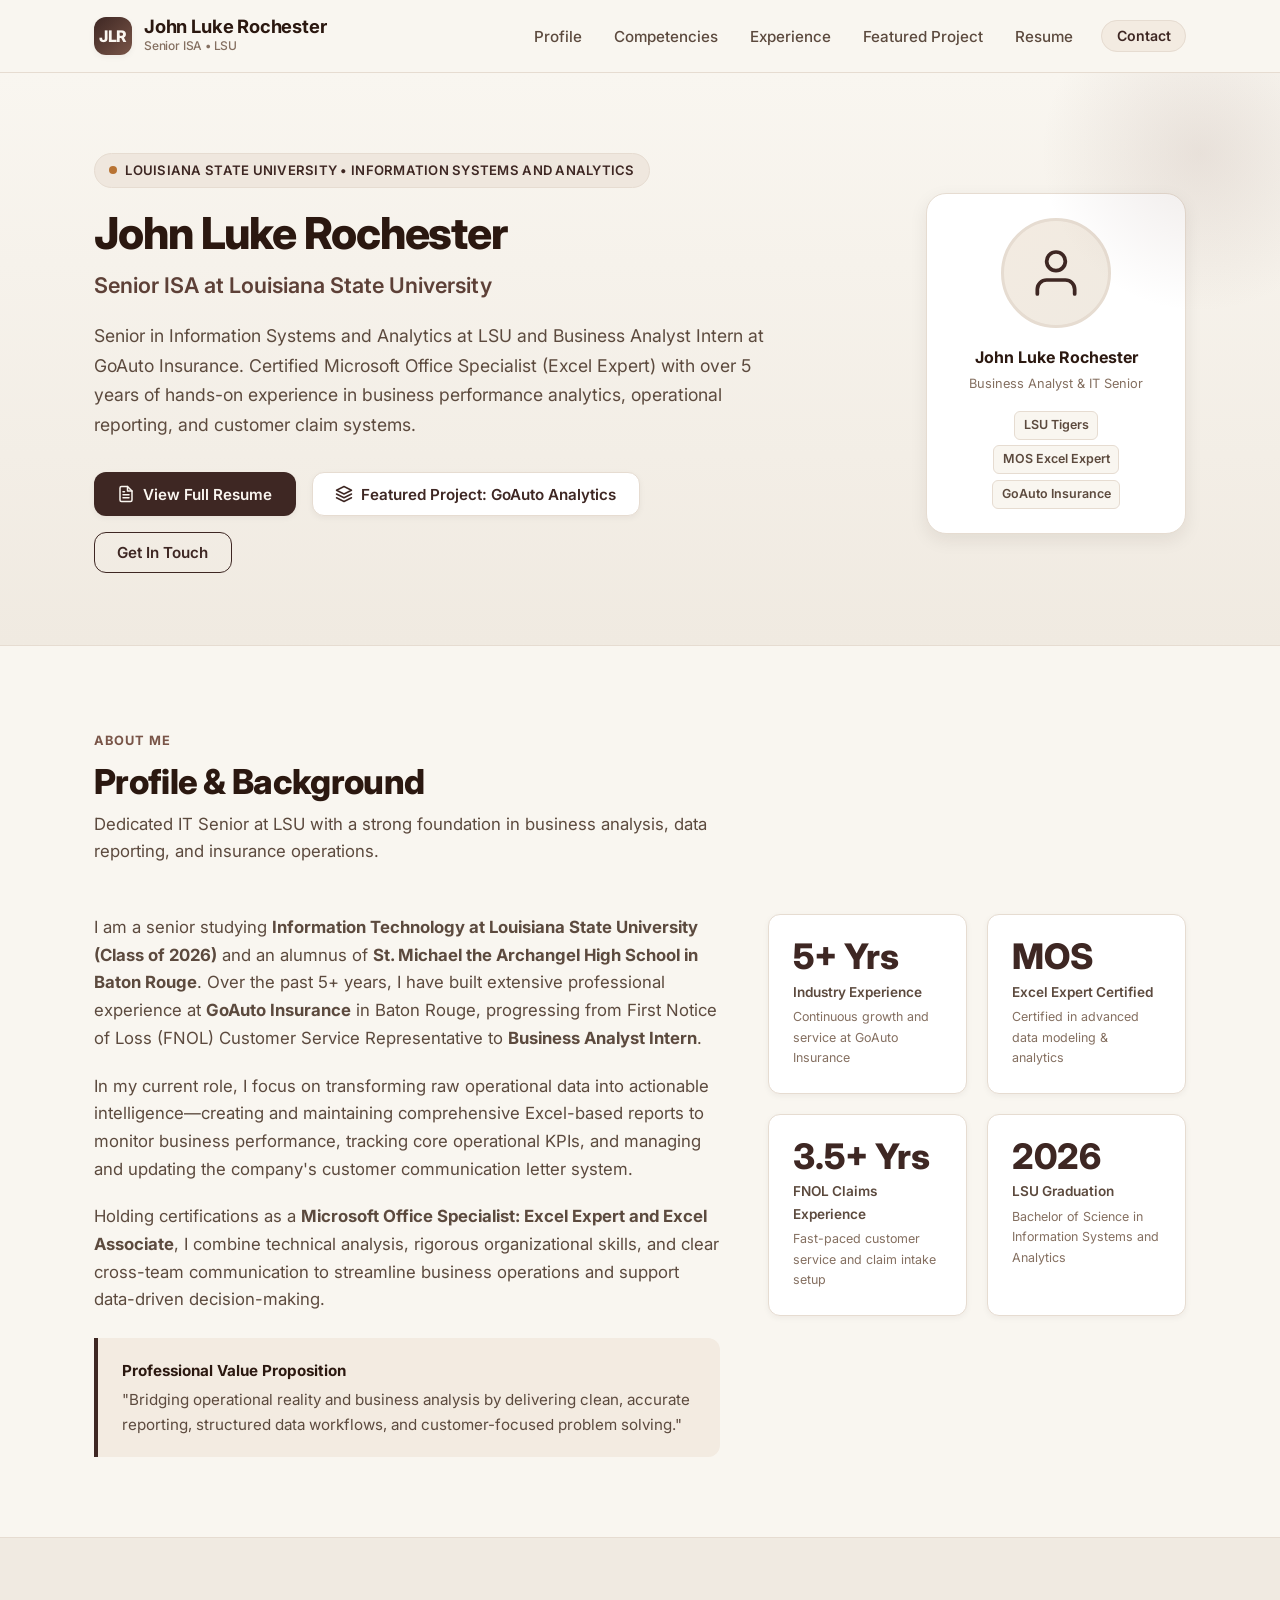
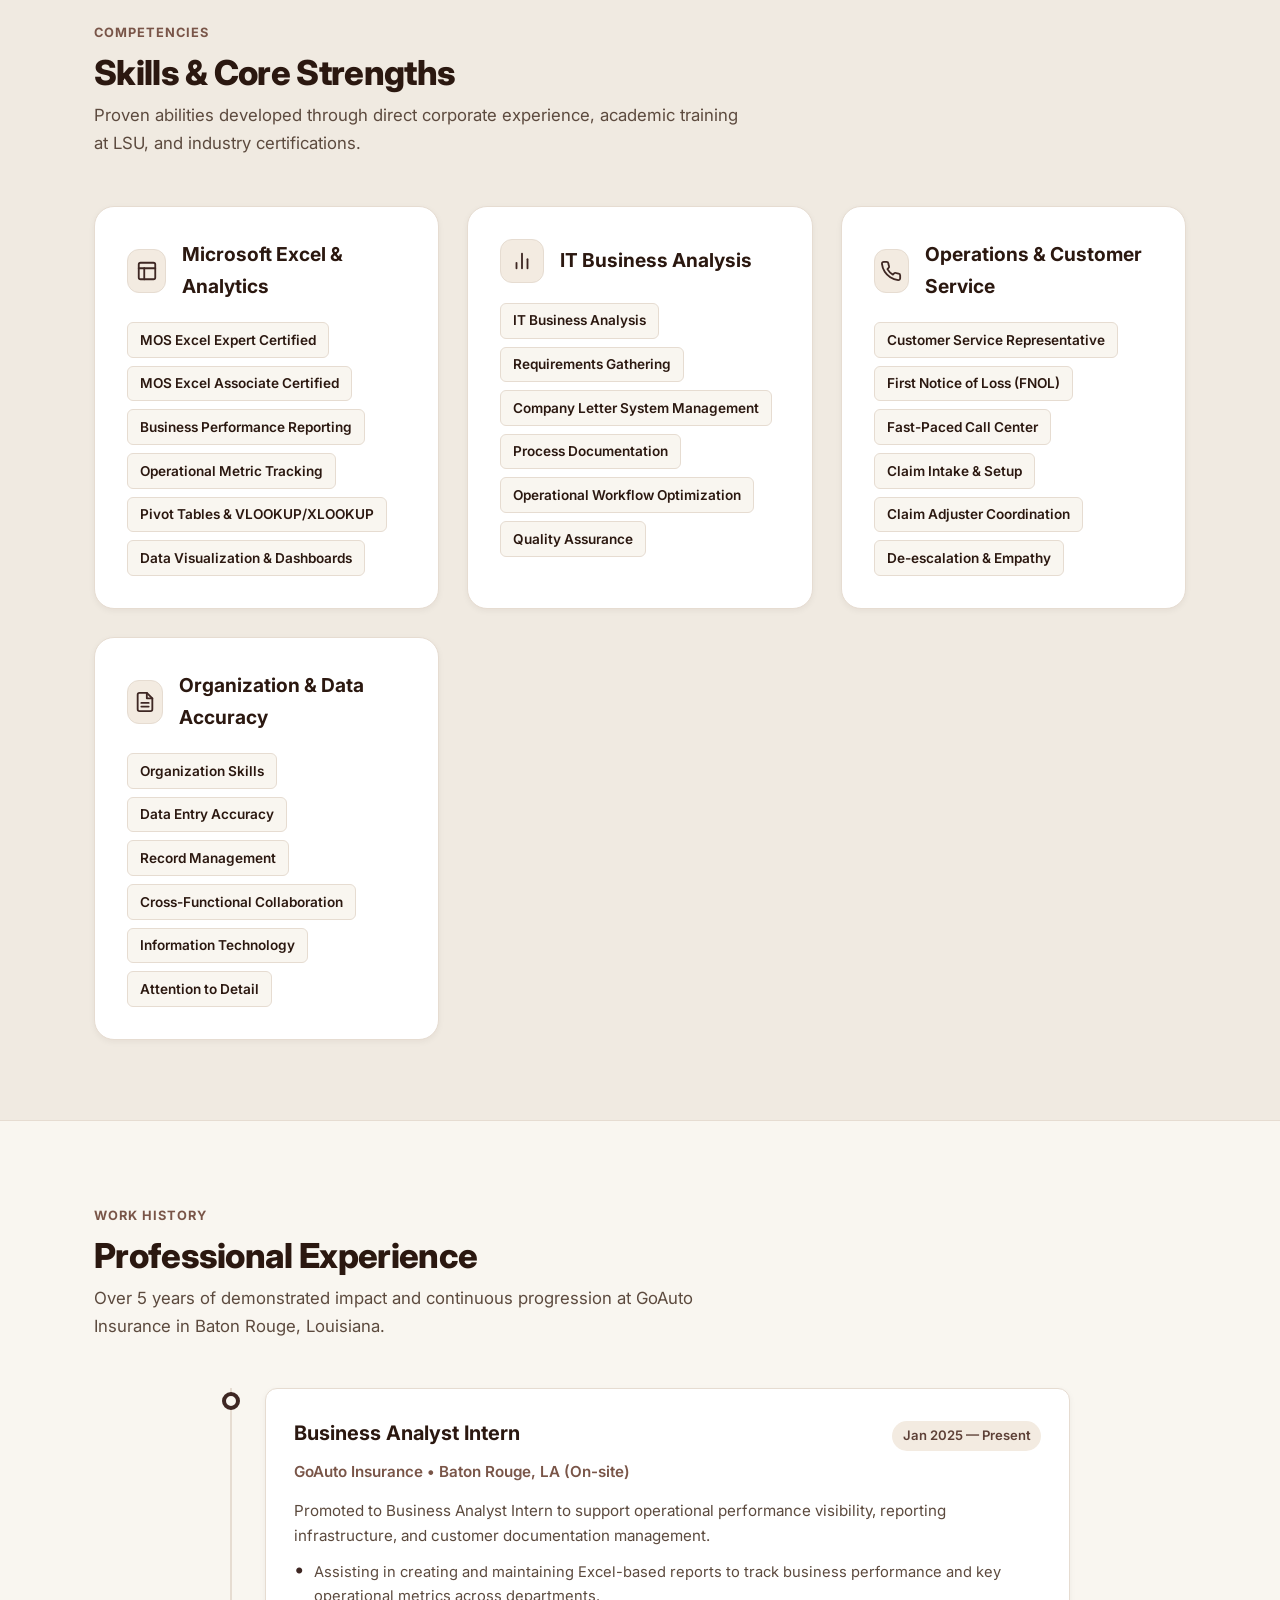
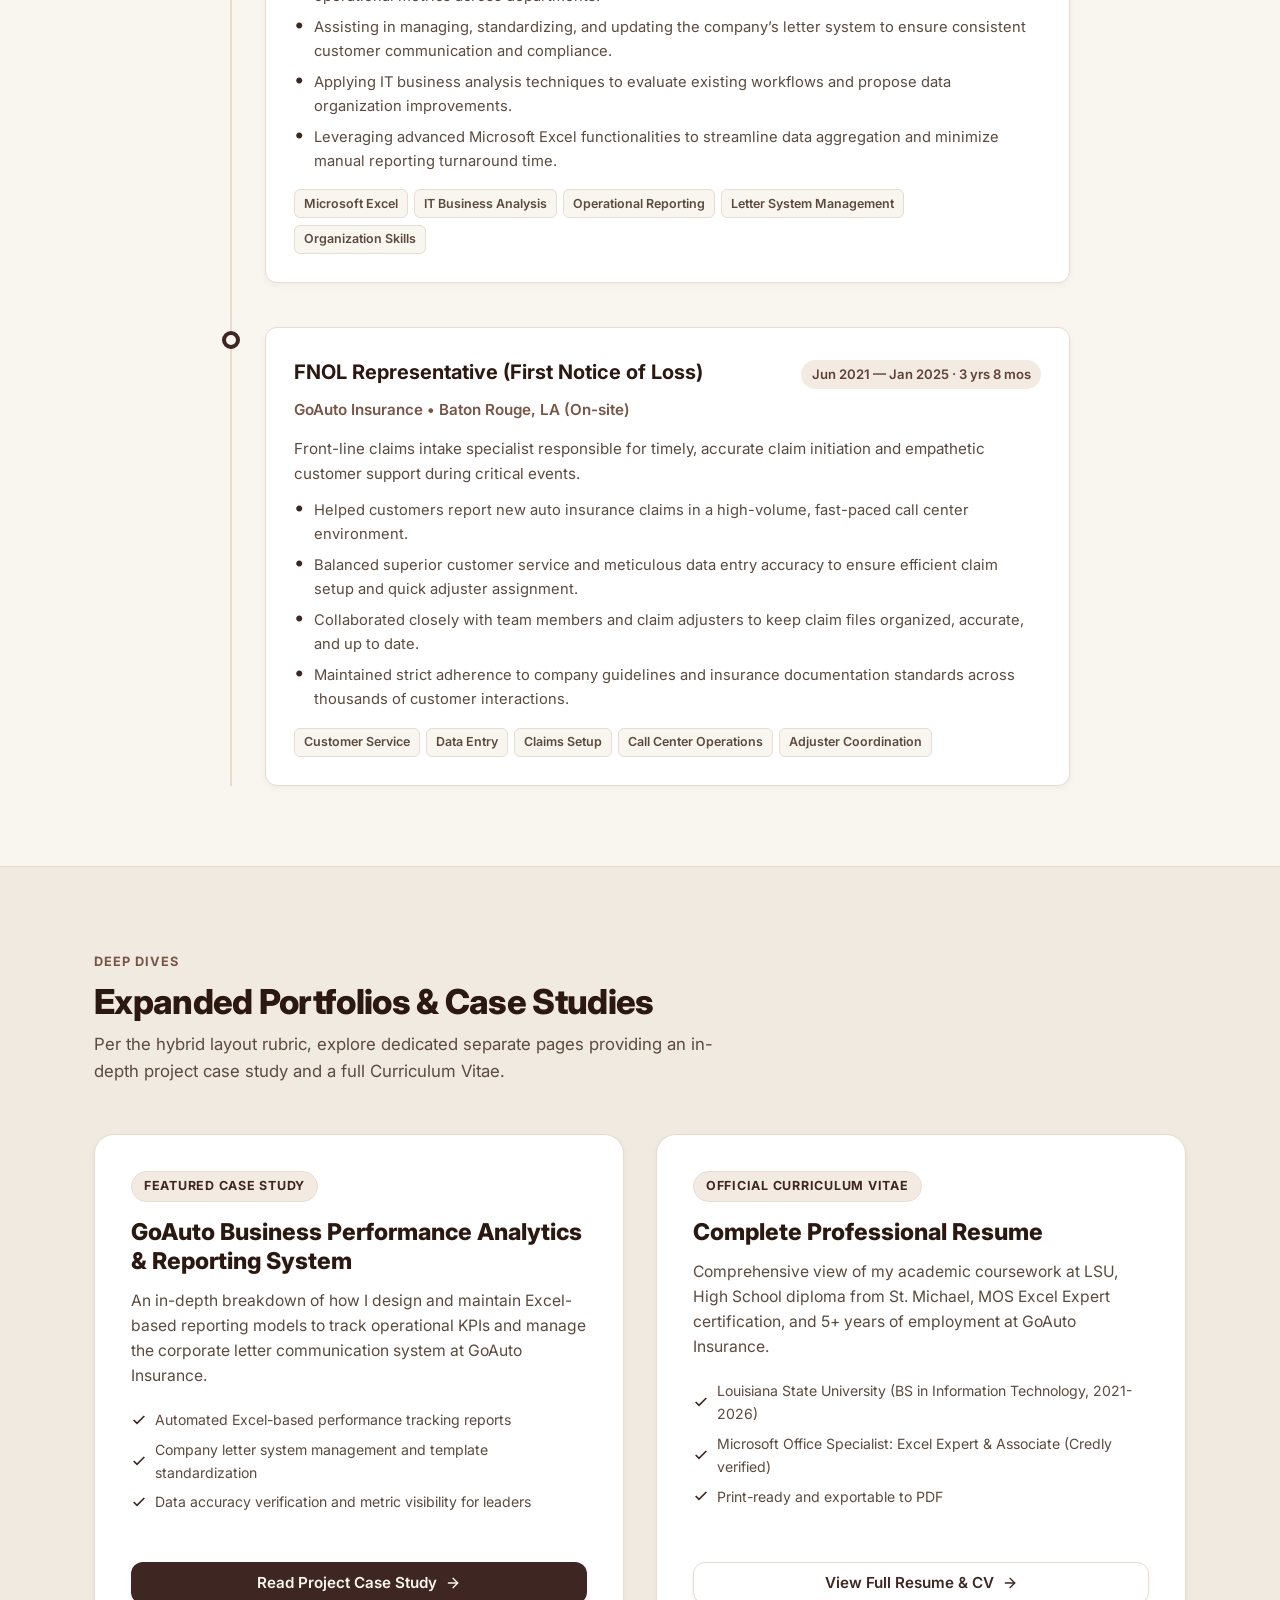
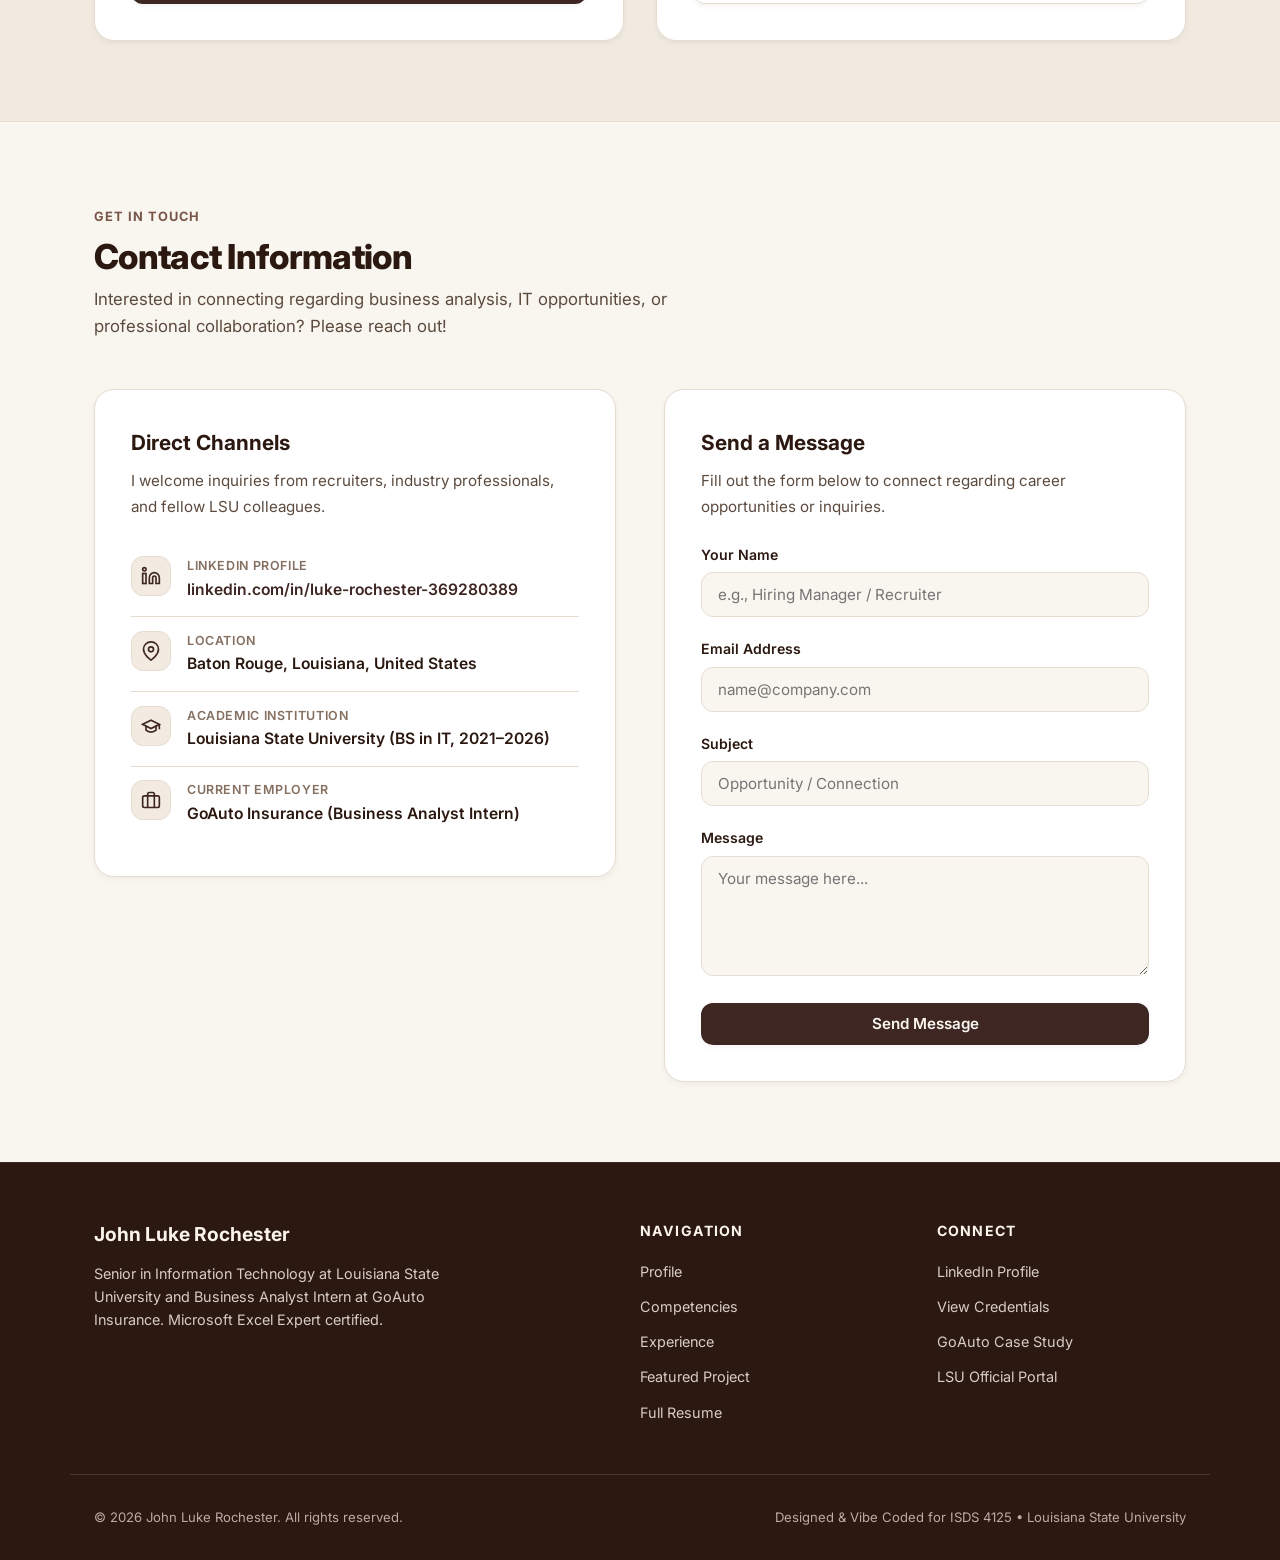
==== commit ef803b5f: "feat: update major to Information Systems and Analytics and course code to ISDS 4125" ====
--- a/index.html
+++ b/index.html
@@ -1,21 +1,26 @@
 <!DOCTYPE html>
 <html lang="en">
+
 <head>
   <meta charset="UTF-8">
   <meta name="viewport" content="width=device-width, initial-scale=1.0">
   <title>John Luke Rochester | Senior ISA at Louisiana State University</title>
-  <meta name="description" content="Professional portfolio and personal website of John Luke Rochester, Senior ISA at Louisiana State University. Specializing in IT business analysis, advanced Microsoft Excel reporting, and operational systems.">
+  <meta name="description"
+    content="Professional portfolio and personal website of John Luke Rochester, Senior ISA at Louisiana State University. Specializing in IT business analysis, advanced Microsoft Excel reporting, and operational systems.">
   <link rel="preconnect" href="https://fonts.googleapis.com">
   <link rel="preconnect" href="https://fonts.gstatic.com" crossorigin>
-  <link href="https://fonts.googleapis.com/css2?family=Inter:wght@400;500;600;700;800&family=Plus+Jakarta+Sans:wght@700;800&display=swap" rel="stylesheet">
+  <link
+    href="https://fonts.googleapis.com/css2?family=Inter:wght@400;500;600;700;800&family=Plus+Jakarta+Sans:wght@700;800&display=swap"
+    rel="stylesheet">
   <link rel="stylesheet" href="styles.css">
 </head>
+
 <body>
 
   <!-- Site Navigation Header -->
   <header class="site-header" id="top">
     <div class="container header-inner">
-      <a href="index.html" class="brand" aria-label="John Luke Rochester Homepage">
+      <a href="index.html" class="brand" aria-label="John Luke Rochester Professional Portfolio Homepage">
         <div class="brand-badge">JLR</div>
         <div class="brand-text">
           <span class="brand-name">John Luke Rochester</span>
@@ -25,7 +30,8 @@
 
       <!-- Mobile Hamburger Toggle -->
       <button class="mobile-toggle" id="mobileMenuBtn" aria-label="Toggle Navigation Menu" aria-expanded="false">
-        <svg width="24" height="24" viewBox="0 0 24 24" fill="none" stroke="currentColor" stroke-width="2" stroke-linecap="round" stroke-linejoin="round">
+        <svg width="24" height="24" viewBox="0 0 24 24" fill="none" stroke="currentColor" stroke-width="2"
+          stroke-linecap="round" stroke-linejoin="round">
           <line x1="3" y1="12" x2="21" y2="12"></line>
           <line x1="3" y1="6" x2="21" y2="6"></line>
           <line x1="3" y1="18" x2="21" y2="18"></line>
@@ -53,17 +59,19 @@
         <div class="hero-text">
           <div class="hero-badge">
             <span class="hero-badge-dot"></span>
-            <span>Louisiana State University • Information Technology</span>
+            <span>Louisiana State University • Information Systems and Analytics</span>
           </div>
           <h1 class="hero-title" id="hero-heading">John Luke Rochester</h1>
           <p class="hero-subtitle">Senior ISA at Louisiana State University</p>
           <p class="hero-description">
-            Senior in Information Technology at LSU and Business Analyst Intern at GoAuto Insurance. 
-            Certified Microsoft Office Specialist (Excel Expert) with over 5 years of hands-on experience in business performance analytics, operational reporting, and customer claim systems.
+            Senior in Information Systems and Analytics at LSU and Business Analyst Intern at GoAuto Insurance.
+            Certified Microsoft Office Specialist (Excel Expert) with over 5 years of hands-on experience in business
+            performance analytics, operational reporting, and customer claim systems.
           </p>
           <div class="hero-cta">
             <a href="resume.html" class="btn btn-primary">
-              <svg width="18" height="18" viewBox="0 0 24 24" fill="none" stroke="currentColor" stroke-width="2" stroke-linecap="round" stroke-linejoin="round">
+              <svg width="18" height="18" viewBox="0 0 24 24" fill="none" stroke="currentColor" stroke-width="2"
+                stroke-linecap="round" stroke-linejoin="round">
                 <path d="M14 2H6a2 2 0 0 0-2 2v16a2 2 0 0 0 2 2h12a2 2 0 0 0 2-2V8z"></path>
                 <polyline points="14 2 14 8 20 8"></polyline>
                 <line x1="16" y1="13" x2="8" y2="13"></line>
@@ -73,7 +81,8 @@
               View Full Resume
             </a>
             <a href="project.html" class="btn btn-secondary">
-              <svg width="18" height="18" viewBox="0 0 24 24" fill="none" stroke="currentColor" stroke-width="2" stroke-linecap="round" stroke-linejoin="round">
+              <svg width="18" height="18" viewBox="0 0 24 24" fill="none" stroke="currentColor" stroke-width="2"
+                stroke-linecap="round" stroke-linejoin="round">
                 <polygon points="12 2 2 7 12 12 22 7 12 2"></polygon>
                 <polyline points="2 17 12 22 22 17"></polyline>
                 <polyline points="2 12 12 17 22 12"></polyline>
@@ -87,7 +96,8 @@
         <!-- Identity & Status Card -->
         <aside class="hero-avatar-card" aria-label="Professional Profile Snapshot">
           <div class="avatar-icon-wrapper" aria-hidden="true">
-            <svg width="56" height="56" viewBox="0 0 24 24" fill="none" stroke="currentColor" stroke-width="1.6" stroke-linecap="round" stroke-linejoin="round">
+            <svg width="56" height="56" viewBox="0 0 24 24" fill="none" stroke="currentColor" stroke-width="1.6"
+              stroke-linecap="round" stroke-linejoin="round">
               <path d="M20 21v-2a4 4 0 0 0-4-4H8a4 4 0 0 0-4 4v2"></path>
               <circle cx="12" cy="7" r="4"></circle>
             </svg>
@@ -109,24 +119,34 @@
         <div class="section-header">
           <span class="section-tag">About Me</span>
           <h2 class="section-title" id="about-heading">Profile & Background</h2>
-          <p class="section-subtitle">Dedicated IT Senior at LSU with a strong foundation in business analysis, data reporting, and insurance operations.</p>
+          <p class="section-subtitle">Dedicated IT Senior at LSU with a strong foundation in business analysis, data
+            reporting, and insurance operations.</p>
         </div>
 
         <div class="about-grid">
           <div class="about-narrative">
             <p>
-              I am a senior studying <strong>Information Technology at Louisiana State University (Class of 2026)</strong> and an alumnus of <strong>St. Michael the Archangel High School in Baton Rouge</strong>. Over the past 5+ years, I have built extensive professional experience at <strong>GoAuto Insurance</strong> in Baton Rouge, progressing from First Notice of Loss (FNOL) Customer Service Representative to <strong>Business Analyst Intern</strong>.
+              I am a senior studying <strong>Information Technology at Louisiana State University (Class of
+                2026)</strong> and an alumnus of <strong>St. Michael the Archangel High School in Baton Rouge</strong>.
+              Over the past 5+ years, I have built extensive professional experience at <strong>GoAuto
+                Insurance</strong> in Baton Rouge, progressing from First Notice of Loss (FNOL) Customer Service
+              Representative to <strong>Business Analyst Intern</strong>.
             </p>
             <p>
-              In my current role, I focus on transforming raw operational data into actionable intelligence—creating and maintaining comprehensive Excel-based reports to monitor business performance, tracking core operational KPIs, and managing and updating the company's customer communication letter system. 
+              In my current role, I focus on transforming raw operational data into actionable intelligence—creating and
+              maintaining comprehensive Excel-based reports to monitor business performance, tracking core operational
+              KPIs, and managing and updating the company's customer communication letter system.
             </p>
             <p>
-              Holding certifications as a <strong>Microsoft Office Specialist: Excel Expert and Excel Associate</strong>, I combine technical analysis, rigorous organizational skills, and clear cross-team communication to streamline business operations and support data-driven decision-making.
+              Holding certifications as a <strong>Microsoft Office Specialist: Excel Expert and Excel
+                Associate</strong>, I combine technical analysis, rigorous organizational skills, and clear cross-team
+              communication to streamline business operations and support data-driven decision-making.
             </p>
             <div class="highlight-box">
               <div class="highlight-box-title">Professional Value Proposition</div>
               <p style="margin-bottom: 0; font-size: 0.95rem; color: var(--text-secondary);">
-                "Bridging operational reality and business analysis by delivering clean, accurate reporting, structured data workflows, and customer-focused problem solving."
+                "Bridging operational reality and business analysis by delivering clean, accurate reporting, structured
+                data workflows, and customer-focused problem solving."
               </p>
             </div>
           </div>
@@ -151,7 +171,7 @@
             <div class="metric-card">
               <div class="metric-number">2026</div>
               <div class="metric-label">LSU Graduation</div>
-              <div class="metric-desc">Bachelor of Science in Information Technology</div>
+              <div class="metric-desc">Bachelor of Science in Information Systems and Analytics</div>
             </div>
           </div>
         </div>
@@ -164,7 +184,8 @@
         <div class="section-header">
           <span class="section-tag">Competencies</span>
           <h2 class="section-title" id="skills-heading">Skills & Core Strengths</h2>
-          <p class="section-subtitle">Proven abilities developed through direct corporate experience, academic training at LSU, and industry certifications.</p>
+          <p class="section-subtitle">Proven abilities developed through direct corporate experience, academic training
+            at LSU, and industry certifications.</p>
         </div>
 
         <div class="skills-container">
@@ -172,7 +193,8 @@
           <div class="skill-category-card">
             <div class="skill-header">
               <div class="skill-icon-box" aria-hidden="true">
-                <svg width="22" height="22" viewBox="0 0 24 24" fill="none" stroke="currentColor" stroke-width="2" stroke-linecap="round" stroke-linejoin="round">
+                <svg width="22" height="22" viewBox="0 0 24 24" fill="none" stroke="currentColor" stroke-width="2"
+                  stroke-linecap="round" stroke-linejoin="round">
                   <rect x="3" y="3" width="18" height="18" rx="2" ry="2"></rect>
                   <line x1="3" y1="9" x2="21" y2="9"></line>
                   <line x1="9" y1="21" x2="9" y2="9"></line>
@@ -194,7 +216,8 @@
           <div class="skill-category-card">
             <div class="skill-header">
               <div class="skill-icon-box" aria-hidden="true">
-                <svg width="22" height="22" viewBox="0 0 24 24" fill="none" stroke="currentColor" stroke-width="2" stroke-linecap="round" stroke-linejoin="round">
+                <svg width="22" height="22" viewBox="0 0 24 24" fill="none" stroke="currentColor" stroke-width="2"
+                  stroke-linecap="round" stroke-linejoin="round">
                   <line x1="18" y1="20" x2="18" y2="10"></line>
                   <line x1="12" y1="20" x2="12" y2="4"></line>
                   <line x1="6" y1="20" x2="6" y2="14"></line>
@@ -216,8 +239,11 @@
           <div class="skill-category-card">
             <div class="skill-header">
               <div class="skill-icon-box" aria-hidden="true">
-                <svg width="22" height="22" viewBox="0 0 24 24" fill="none" stroke="currentColor" stroke-width="2" stroke-linecap="round" stroke-linejoin="round">
-                  <path d="M22 16.92v3a2 2 0 0 1-2.18 2 19.79 19.79 0 0 1-8.63-3.07 19.5 19.5 0 0 1-6-6 19.79 19.79 0 0 1-3.07-8.67A2 2 0 0 1 4.11 2h3a2 2 0 0 1 2 1.72 12.84 12.84 0 0 0 .7 2.81 2 2 0 0 1-.45 2.11L8.09 9.91a16 16 0 0 0 6 6l1.27-1.27a2 2 0 0 1 2.11-.45 12.84 12.84 0 0 0 2.81.7A2 2 0 0 1 22 16.92z"></path>
+                <svg width="22" height="22" viewBox="0 0 24 24" fill="none" stroke="currentColor" stroke-width="2"
+                  stroke-linecap="round" stroke-linejoin="round">
+                  <path
+                    d="M22 16.92v3a2 2 0 0 1-2.18 2 19.79 19.79 0 0 1-8.63-3.07 19.5 19.5 0 0 1-6-6 19.79 19.79 0 0 1-3.07-8.67A2 2 0 0 1 4.11 2h3a2 2 0 0 1 2 1.72 12.84 12.84 0 0 0 .7 2.81 2 2 0 0 1-.45 2.11L8.09 9.91a16 16 0 0 0 6 6l1.27-1.27a2 2 0 0 1 2.11-.45 12.84 12.84 0 0 0 2.81.7A2 2 0 0 1 22 16.92z">
+                  </path>
                 </svg>
               </div>
               <h3 class="skill-category-title">Operations & Customer Service</h3>
@@ -236,7 +262,8 @@
           <div class="skill-category-card">
             <div class="skill-header">
               <div class="skill-icon-box" aria-hidden="true">
-                <svg width="22" height="22" viewBox="0 0 24 24" fill="none" stroke="currentColor" stroke-width="2" stroke-linecap="round" stroke-linejoin="round">
+                <svg width="22" height="22" viewBox="0 0 24 24" fill="none" stroke="currentColor" stroke-width="2"
+                  stroke-linecap="round" stroke-linejoin="round">
                   <path d="M14 2H6a2 2 0 0 0-2 2v16a2 2 0 0 0 2 2h12a2 2 0 0 0 2-2V8z"></path>
                   <polyline points="14 2 14 8 20 8"></polyline>
                   <line x1="16" y1="13" x2="8" y2="13"></line>
@@ -264,7 +291,8 @@
         <div class="section-header">
           <span class="section-tag">Work History</span>
           <h2 class="section-title" id="exp-heading">Professional Experience</h2>
-          <p class="section-subtitle">Over 5 years of demonstrated impact and continuous progression at GoAuto Insurance in Baton Rouge, Louisiana.</p>
+          <p class="section-subtitle">Over 5 years of demonstrated impact and continuous progression at GoAuto Insurance
+            in Baton Rouge, Louisiana.</p>
         </div>
 
         <div class="timeline">
@@ -278,12 +306,17 @@
               </div>
               <div class="timeline-company">GoAuto Insurance • Baton Rouge, LA (On-site)</div>
               <div class="timeline-body">
-                <p>Promoted to Business Analyst Intern to support operational performance visibility, reporting infrastructure, and customer documentation management.</p>
+                <p>Promoted to Business Analyst Intern to support operational performance visibility, reporting
+                  infrastructure, and customer documentation management.</p>
                 <ul class="timeline-bullets">
-                  <li>Assisting in creating and maintaining Excel-based reports to track business performance and key operational metrics across departments.</li>
-                  <li>Assisting in managing, standardizing, and updating the company’s letter system to ensure consistent customer communication and compliance.</li>
-                  <li>Applying IT business analysis techniques to evaluate existing workflows and propose data organization improvements.</li>
-                  <li>Leveraging advanced Microsoft Excel functionalities to streamline data aggregation and minimize manual reporting turnaround time.</li>
+                  <li>Assisting in creating and maintaining Excel-based reports to track business performance and key
+                    operational metrics across departments.</li>
+                  <li>Assisting in managing, standardizing, and updating the company’s letter system to ensure
+                    consistent customer communication and compliance.</li>
+                  <li>Applying IT business analysis techniques to evaluate existing workflows and propose data
+                    organization improvements.</li>
+                  <li>Leveraging advanced Microsoft Excel functionalities to streamline data aggregation and minimize
+                    manual reporting turnaround time.</li>
                 </ul>
                 <div class="timeline-tech-tags">
                   <span class="tag-badge">Microsoft Excel</span>
@@ -306,12 +339,17 @@
               </div>
               <div class="timeline-company">GoAuto Insurance • Baton Rouge, LA (On-site)</div>
               <div class="timeline-body">
-                <p>Front-line claims intake specialist responsible for timely, accurate claim initiation and empathetic customer support during critical events.</p>
+                <p>Front-line claims intake specialist responsible for timely, accurate claim initiation and empathetic
+                  customer support during critical events.</p>
                 <ul class="timeline-bullets">
-                  <li>Helped customers report new auto insurance claims in a high-volume, fast-paced call center environment.</li>
-                  <li>Balanced superior customer service and meticulous data entry accuracy to ensure efficient claim setup and quick adjuster assignment.</li>
-                  <li>Collaborated closely with team members and claim adjusters to keep claim files organized, accurate, and up to date.</li>
-                  <li>Maintained strict adherence to company guidelines and insurance documentation standards across thousands of customer interactions.</li>
+                  <li>Helped customers report new auto insurance claims in a high-volume, fast-paced call center
+                    environment.</li>
+                  <li>Balanced superior customer service and meticulous data entry accuracy to ensure efficient claim
+                    setup and quick adjuster assignment.</li>
+                  <li>Collaborated closely with team members and claim adjusters to keep claim files organized,
+                    accurate, and up to date.</li>
+                  <li>Maintained strict adherence to company guidelines and insurance documentation standards across
+                    thousands of customer interactions.</li>
                 </ul>
                 <div class="timeline-tech-tags">
                   <span class="tag-badge">Customer Service</span>
@@ -333,7 +371,8 @@
         <div class="section-header">
           <span class="section-tag">Deep Dives</span>
           <h2 class="section-title" id="showcase-heading">Expanded Portfolios & Case Studies</h2>
-          <p class="section-subtitle">Per the hybrid layout rubric, explore dedicated separate pages providing an in-depth project case study and a full Curriculum Vitae.</p>
+          <p class="section-subtitle">Per the hybrid layout rubric, explore dedicated separate pages providing an
+            in-depth project case study and a full Curriculum Vitae.</p>
         </div>
 
         <div class="showcase-grid">
@@ -343,26 +382,34 @@
               <span class="showcase-badge">Featured Case Study</span>
               <h3 class="showcase-title">GoAuto Business Performance Analytics & Reporting System</h3>
               <p class="showcase-desc">
-                An in-depth breakdown of how I design and maintain Excel-based reporting models to track operational KPIs and manage the corporate letter communication system at GoAuto Insurance.
+                An in-depth breakdown of how I design and maintain Excel-based reporting models to track operational
+                KPIs and manage the corporate letter communication system at GoAuto Insurance.
               </p>
               <ul class="showcase-features">
                 <li>
-                  <svg width="16" height="16" viewBox="0 0 24 24" fill="none" stroke="currentColor" stroke-width="2.5"><polyline points="20 6 9 17 4 12"></polyline></svg>
+                  <svg width="16" height="16" viewBox="0 0 24 24" fill="none" stroke="currentColor" stroke-width="2.5">
+                    <polyline points="20 6 9 17 4 12"></polyline>
+                  </svg>
                   Automated Excel-based performance tracking reports
                 </li>
                 <li>
-                  <svg width="16" height="16" viewBox="0 0 24 24" fill="none" stroke="currentColor" stroke-width="2.5"><polyline points="20 6 9 17 4 12"></polyline></svg>
+                  <svg width="16" height="16" viewBox="0 0 24 24" fill="none" stroke="currentColor" stroke-width="2.5">
+                    <polyline points="20 6 9 17 4 12"></polyline>
+                  </svg>
                   Company letter system management and template standardization
                 </li>
                 <li>
-                  <svg width="16" height="16" viewBox="0 0 24 24" fill="none" stroke="currentColor" stroke-width="2.5"><polyline points="20 6 9 17 4 12"></polyline></svg>
+                  <svg width="16" height="16" viewBox="0 0 24 24" fill="none" stroke="currentColor" stroke-width="2.5">
+                    <polyline points="20 6 9 17 4 12"></polyline>
+                  </svg>
                   Data accuracy verification and metric visibility for leaders
                 </li>
               </ul>
             </div>
             <a href="project.html" class="btn btn-primary" style="width: 100%;">
               Read Project Case Study
-              <svg width="16" height="16" viewBox="0 0 24 24" fill="none" stroke="currentColor" stroke-width="2" stroke-linecap="round" stroke-linejoin="round">
+              <svg width="16" height="16" viewBox="0 0 24 24" fill="none" stroke="currentColor" stroke-width="2"
+                stroke-linecap="round" stroke-linejoin="round">
                 <line x1="5" y1="12" x2="19" y2="12"></line>
                 <polyline points="12 5 19 12 12 19"></polyline>
               </svg>
@@ -375,26 +422,34 @@
               <span class="showcase-badge">Official Curriculum Vitae</span>
               <h3 class="showcase-title">Complete Professional Resume</h3>
               <p class="showcase-desc">
-                Comprehensive view of my academic coursework at LSU, High School diploma from St. Michael, MOS Excel Expert certification, and 5+ years of employment at GoAuto Insurance.
+                Comprehensive view of my academic coursework at LSU, High School diploma from St. Michael, MOS Excel
+                Expert certification, and 5+ years of employment at GoAuto Insurance.
               </p>
               <ul class="showcase-features">
                 <li>
-                  <svg width="16" height="16" viewBox="0 0 24 24" fill="none" stroke="currentColor" stroke-width="2.5"><polyline points="20 6 9 17 4 12"></polyline></svg>
+                  <svg width="16" height="16" viewBox="0 0 24 24" fill="none" stroke="currentColor" stroke-width="2.5">
+                    <polyline points="20 6 9 17 4 12"></polyline>
+                  </svg>
                   Louisiana State University (BS in Information Technology, 2021-2026)
                 </li>
                 <li>
-                  <svg width="16" height="16" viewBox="0 0 24 24" fill="none" stroke="currentColor" stroke-width="2.5"><polyline points="20 6 9 17 4 12"></polyline></svg>
+                  <svg width="16" height="16" viewBox="0 0 24 24" fill="none" stroke="currentColor" stroke-width="2.5">
+                    <polyline points="20 6 9 17 4 12"></polyline>
+                  </svg>
                   Microsoft Office Specialist: Excel Expert & Associate (Credly verified)
                 </li>
                 <li>
-                  <svg width="16" height="16" viewBox="0 0 24 24" fill="none" stroke="currentColor" stroke-width="2.5"><polyline points="20 6 9 17 4 12"></polyline></svg>
+                  <svg width="16" height="16" viewBox="0 0 24 24" fill="none" stroke="currentColor" stroke-width="2.5">
+                    <polyline points="20 6 9 17 4 12"></polyline>
+                  </svg>
                   Print-ready and exportable to PDF
                 </li>
               </ul>
             </div>
             <a href="resume.html" class="btn btn-secondary" style="width: 100%;">
               View Full Resume & CV
-              <svg width="16" height="16" viewBox="0 0 24 24" fill="none" stroke="currentColor" stroke-width="2" stroke-linecap="round" stroke-linejoin="round">
+              <svg width="16" height="16" viewBox="0 0 24 24" fill="none" stroke="currentColor" stroke-width="2"
+                stroke-linecap="round" stroke-linejoin="round">
                 <line x1="5" y1="12" x2="19" y2="12"></line>
                 <polyline points="12 5 19 12 12 19"></polyline>
               </svg>
@@ -410,13 +465,15 @@
         <div class="section-header">
           <span class="section-tag">Get In Touch</span>
           <h2 class="section-title" id="contact-heading">Contact Information</h2>
-          <p class="section-subtitle">Interested in connecting regarding business analysis, IT opportunities, or professional collaboration? Please reach out!</p>
+          <p class="section-subtitle">Interested in connecting regarding business analysis, IT opportunities, or
+            professional collaboration? Please reach out!</p>
         </div>
 
         <div class="contact-grid">
           <!-- Contact Details -->
           <div class="contact-info-card">
-            <h3 style="font-size: 1.3rem; font-weight: 700; color: var(--color-espresso); margin-bottom: 0.5rem;">Direct Channels</h3>
+            <h3 style="font-size: 1.3rem; font-weight: 700; color: var(--color-espresso); margin-bottom: 0.5rem;">Direct
+              Channels</h3>
             <p style="font-size: 0.95rem; color: var(--text-secondary);">
               I welcome inquiries from recruiters, industry professionals, and fellow LSU colleagues.
             </p>
@@ -424,12 +481,17 @@
             <ul class="contact-info-list">
               <li class="contact-info-item">
                 <div class="contact-info-icon" aria-hidden="true">
-                  <svg width="20" height="20" viewBox="0 0 24 24" fill="none" stroke="currentColor" stroke-width="2"><path d="M16 8a6 6 0 0 1 6 6v7h-4v-7a2 2 0 0 0-2-2 2 2 0 0 0-2 2v7h-4v-7a6 6 0 0 1 6-6z"></path><rect x="2" y="9" width="4" height="12"></rect><circle cx="4" cy="4" r="2"></circle></svg>
+                  <svg width="20" height="20" viewBox="0 0 24 24" fill="none" stroke="currentColor" stroke-width="2">
+                    <path d="M16 8a6 6 0 0 1 6 6v7h-4v-7a2 2 0 0 0-2-2 2 2 0 0 0-2 2v7h-4v-7a6 6 0 0 1 6-6z"></path>
+                    <rect x="2" y="9" width="4" height="12"></rect>
+                    <circle cx="4" cy="4" r="2"></circle>
+                  </svg>
                 </div>
                 <div>
                   <div class="contact-info-label">LinkedIn Profile</div>
                   <div class="contact-info-value">
-                    <a href="https://www.linkedin.com/in/luke-rochester-369280389/" target="_blank" rel="noopener noreferrer">
+                    <a href="https://www.linkedin.com/in/luke-rochester-369280389/" target="_blank"
+                      rel="noopener noreferrer">
                       linkedin.com/in/luke-rochester-369280389
                     </a>
                   </div>
@@ -437,7 +499,10 @@
               </li>
               <li class="contact-info-item">
                 <div class="contact-info-icon" aria-hidden="true">
-                  <svg width="20" height="20" viewBox="0 0 24 24" fill="none" stroke="currentColor" stroke-width="2"><path d="M21 10c0 7-9 13-9 13s-9-6-9-13a9 9 0 0 1 18 0z"></path><circle cx="12" cy="10" r="3"></circle></svg>
+                  <svg width="20" height="20" viewBox="0 0 24 24" fill="none" stroke="currentColor" stroke-width="2">
+                    <path d="M21 10c0 7-9 13-9 13s-9-6-9-13a9 9 0 0 1 18 0z"></path>
+                    <circle cx="12" cy="10" r="3"></circle>
+                  </svg>
                 </div>
                 <div>
                   <div class="contact-info-label">Location</div>
@@ -446,7 +511,10 @@
               </li>
               <li class="contact-info-item">
                 <div class="contact-info-icon" aria-hidden="true">
-                  <svg width="20" height="20" viewBox="0 0 24 24" fill="none" stroke="currentColor" stroke-width="2"><path d="M22 10v6M2 10l10-5 10 5-10 5z"></path><path d="M6 12v5c3 3 9 3 12 0v-5"></path></svg>
+                  <svg width="20" height="20" viewBox="0 0 24 24" fill="none" stroke="currentColor" stroke-width="2">
+                    <path d="M22 10v6M2 10l10-5 10 5-10 5z"></path>
+                    <path d="M6 12v5c3 3 9 3 12 0v-5"></path>
+                  </svg>
                 </div>
                 <div>
                   <div class="contact-info-label">Academic Institution</div>
@@ -455,7 +523,10 @@
               </li>
               <li class="contact-info-item">
                 <div class="contact-info-icon" aria-hidden="true">
-                  <svg width="20" height="20" viewBox="0 0 24 24" fill="none" stroke="currentColor" stroke-width="2"><rect x="2" y="7" width="20" height="14" rx="2" ry="2"></rect><path d="M16 21V5a2 2 0 0 0-2-2h-4a2 2 0 0 0-2 2v16"></path></svg>
+                  <svg width="20" height="20" viewBox="0 0 24 24" fill="none" stroke="currentColor" stroke-width="2">
+                    <rect x="2" y="7" width="20" height="14" rx="2" ry="2"></rect>
+                    <path d="M16 21V5a2 2 0 0 0-2-2h-4a2 2 0 0 0-2 2v16"></path>
+                  </svg>
                 </div>
                 <div>
                   <div class="contact-info-label">Current Employer</div>
@@ -467,7 +538,8 @@
 
           <!-- Contact Form -->
           <div class="contact-form-card">
-            <h3 style="font-size: 1.3rem; font-weight: 700; color: var(--color-espresso); margin-bottom: 0.5rem;">Send a Message</h3>
+            <h3 style="font-size: 1.3rem; font-weight: 700; color: var(--color-espresso); margin-bottom: 0.5rem;">Send a
+              Message</h3>
             <p style="font-size: 0.95rem; color: var(--text-secondary); margin-bottom: 1.5rem;">
               Fill out the form below to connect regarding career opportunities or inquiries.
             </p>
@@ -475,19 +547,23 @@
             <form id="contactForm">
               <div class="form-group">
                 <label for="name" class="form-label">Your Name</label>
-                <input type="text" id="name" name="name" class="form-control" placeholder="e.g., Hiring Manager / Recruiter" required>
+                <input type="text" id="name" name="name" class="form-control"
+                  placeholder="e.g., Hiring Manager / Recruiter" required>
               </div>
               <div class="form-group">
                 <label for="email" class="form-label">Email Address</label>
-                <input type="email" id="email" name="email" class="form-control" placeholder="name@company.com" required>
+                <input type="email" id="email" name="email" class="form-control" placeholder="name@company.com"
+                  required>
               </div>
               <div class="form-group">
                 <label for="subject" class="form-label">Subject</label>
-                <input type="text" id="subject" name="subject" class="form-control" placeholder="Opportunity / Connection" required>
+                <input type="text" id="subject" name="subject" class="form-control"
+                  placeholder="Opportunity / Connection" required>
               </div>
               <div class="form-group">
                 <label for="message" class="form-label">Message</label>
-                <textarea id="message" name="message" class="form-control" placeholder="Your message here..." required></textarea>
+                <textarea id="message" name="message" class="form-control" placeholder="Your message here..."
+                  required></textarea>
               </div>
               <button type="submit" class="btn btn-primary" style="width: 100%;">
                 Send Message
@@ -509,7 +585,8 @@
       <div class="footer-brand">
         <div class="footer-brand-title">John Luke Rochester</div>
         <p class="footer-brand-desc">
-          Senior in Information Technology at Louisiana State University and Business Analyst Intern at GoAuto Insurance. Microsoft Excel Expert certified.
+          Senior in Information Technology at Louisiana State University and Business Analyst Intern at GoAuto
+          Insurance. Microsoft Excel Expert certified.
         </p>
       </div>
 
@@ -527,7 +604,8 @@
       <div>
         <h4 class="footer-heading">Connect</h4>
         <ul class="footer-links">
-          <li><a href="https://www.linkedin.com/in/luke-rochester-369280389/" target="_blank" rel="noopener noreferrer">LinkedIn Profile</a></li>
+          <li><a href="https://www.linkedin.com/in/luke-rochester-369280389/" target="_blank"
+              rel="noopener noreferrer">LinkedIn Profile</a></li>
           <li><a href="resume.html">View Credentials</a></li>
           <li><a href="project.html">GoAuto Case Study</a></li>
           <li><a href="https://lsu.edu" target="_blank" rel="noopener noreferrer">LSU Official Portal</a></li>
@@ -537,7 +615,7 @@
 
     <div class="container footer-bottom">
       <p>&copy; 2026 John Luke Rochester. All rights reserved.</p>
-      <p>Designed & Vibe Coded for CSC 4125 • Louisiana State University</p>
+      <p>Designed & Vibe Coded for ISDS 4125 • Louisiana State University</p>
     </div>
   </footer>
 
@@ -545,7 +623,7 @@
   <script>
     const mobileBtn = document.getElementById('mobileMenuBtn');
     const navLinks = document.getElementById('navLinks');
-    
+
     if (mobileBtn && navLinks) {
       mobileBtn.addEventListener('click', () => {
         const isOpen = navLinks.classList.toggle('is-open');
@@ -575,4 +653,5 @@
     }
   </script>
 </body>
-</html>
+
+</html>
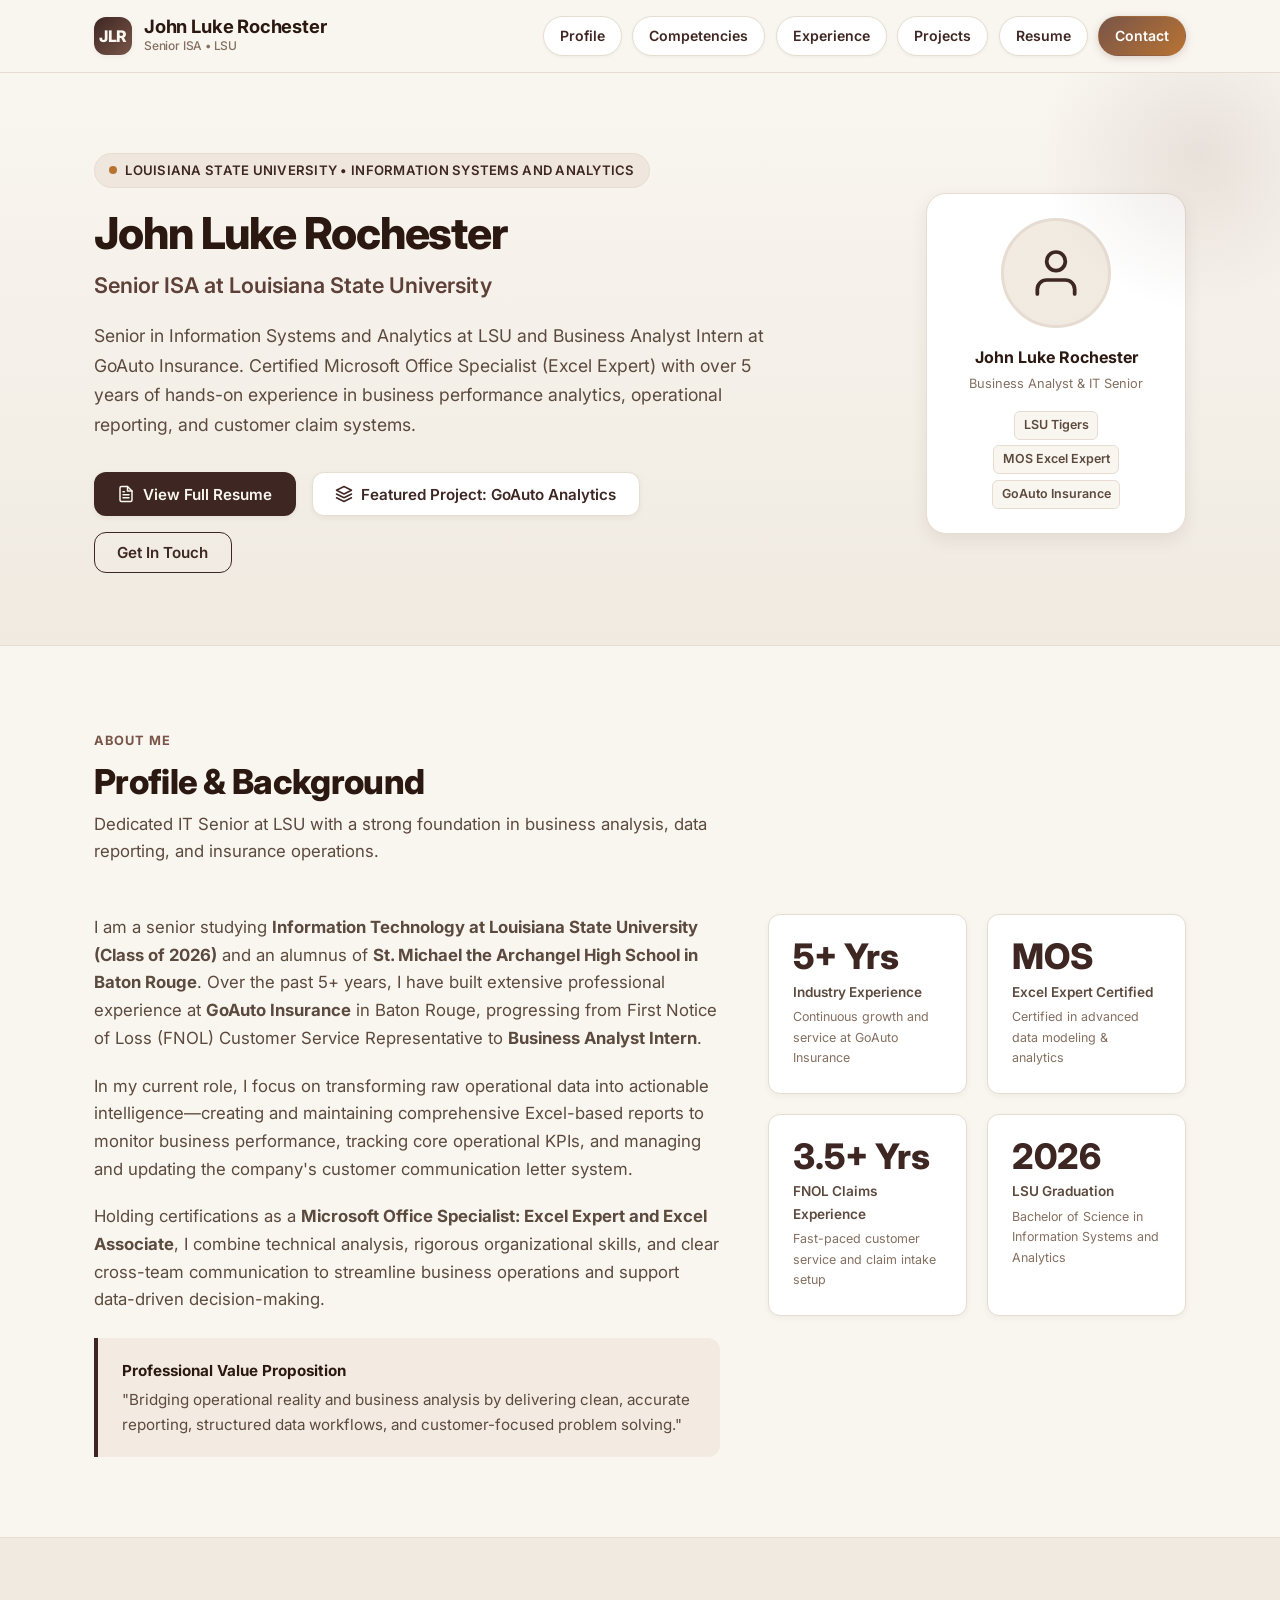
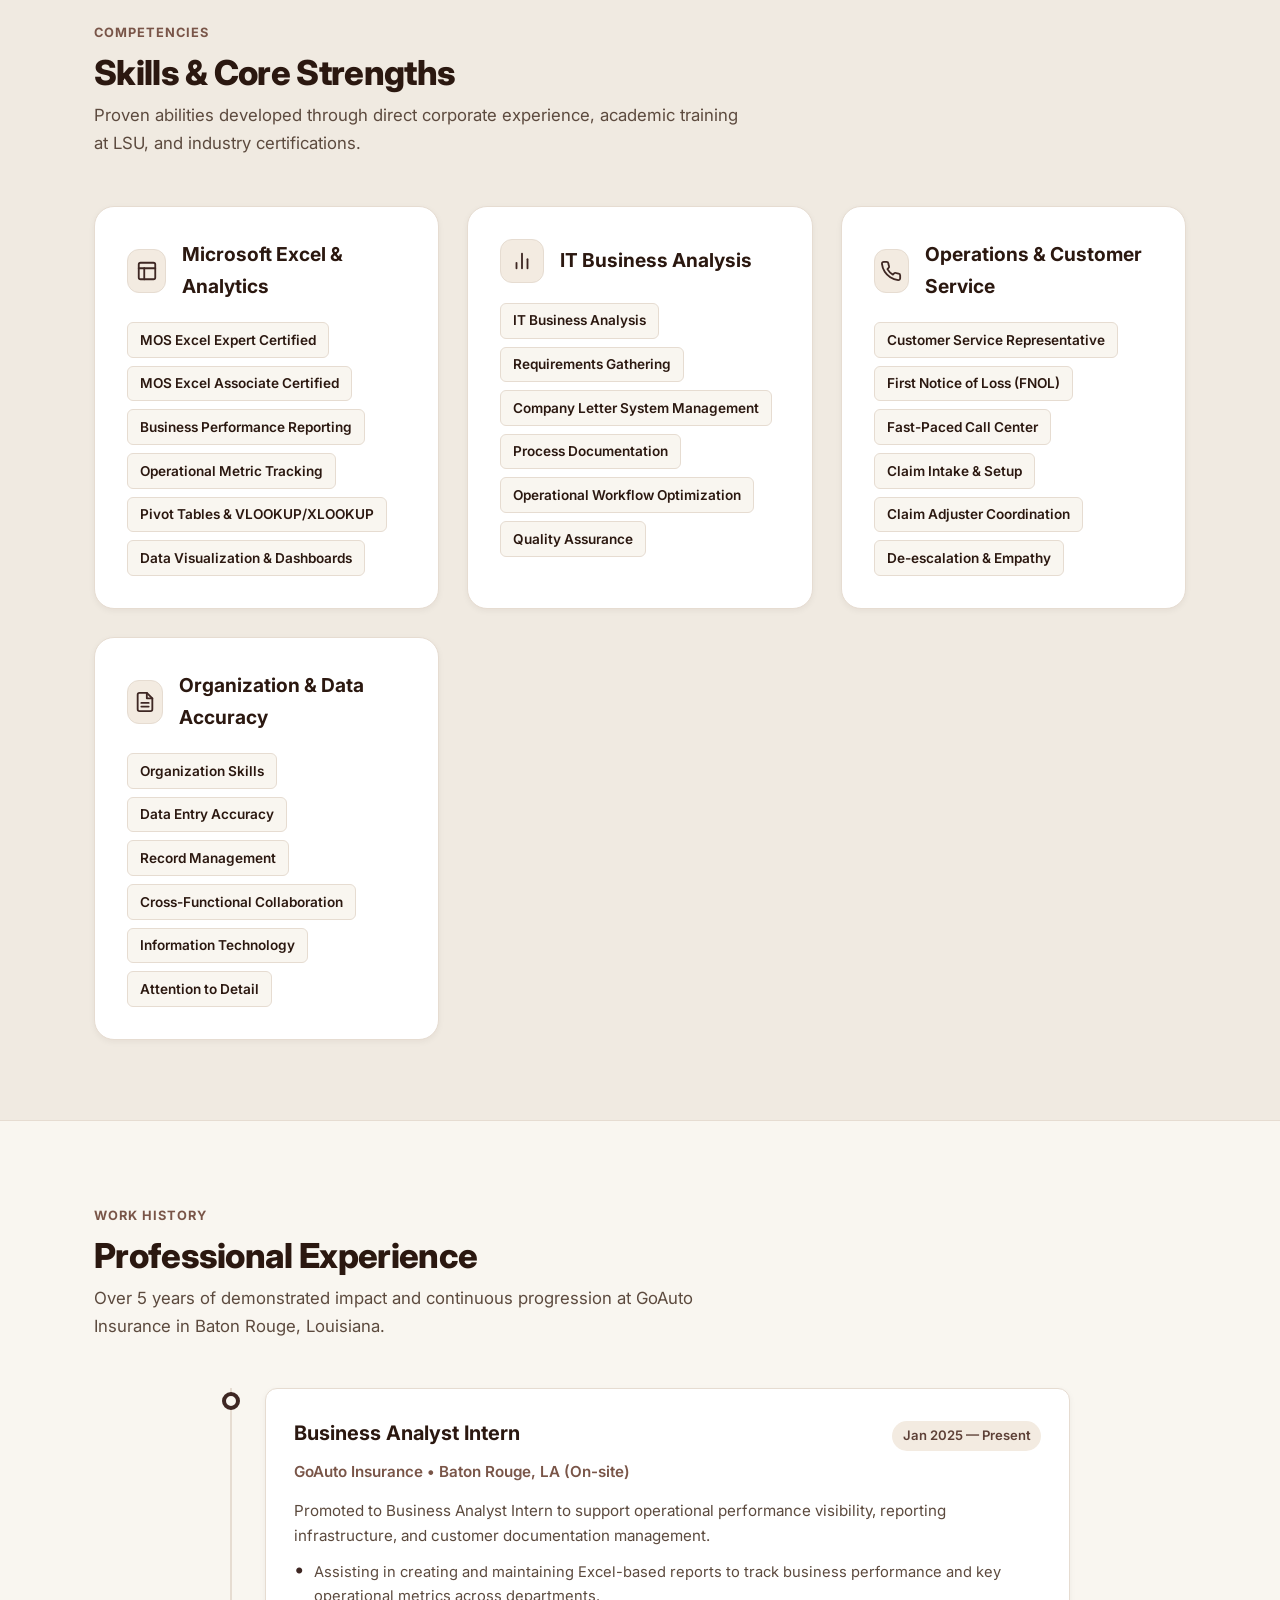
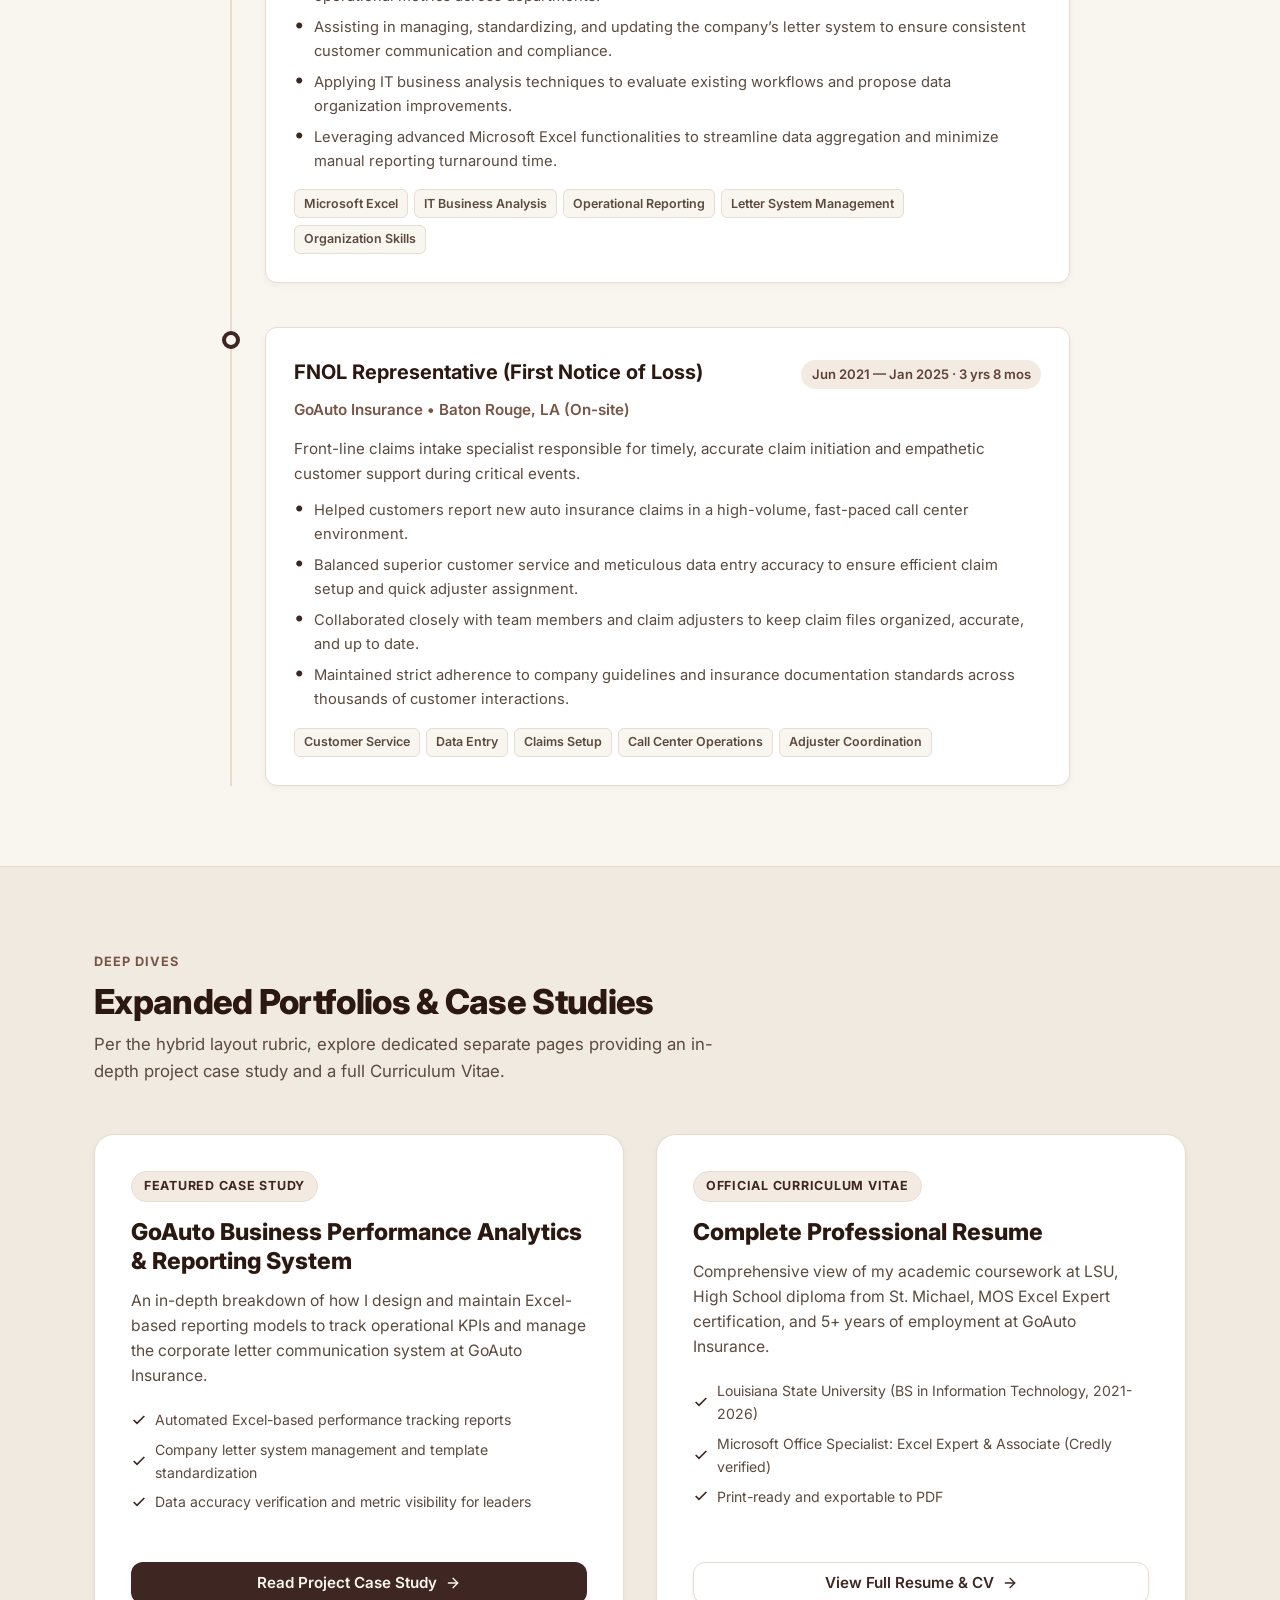
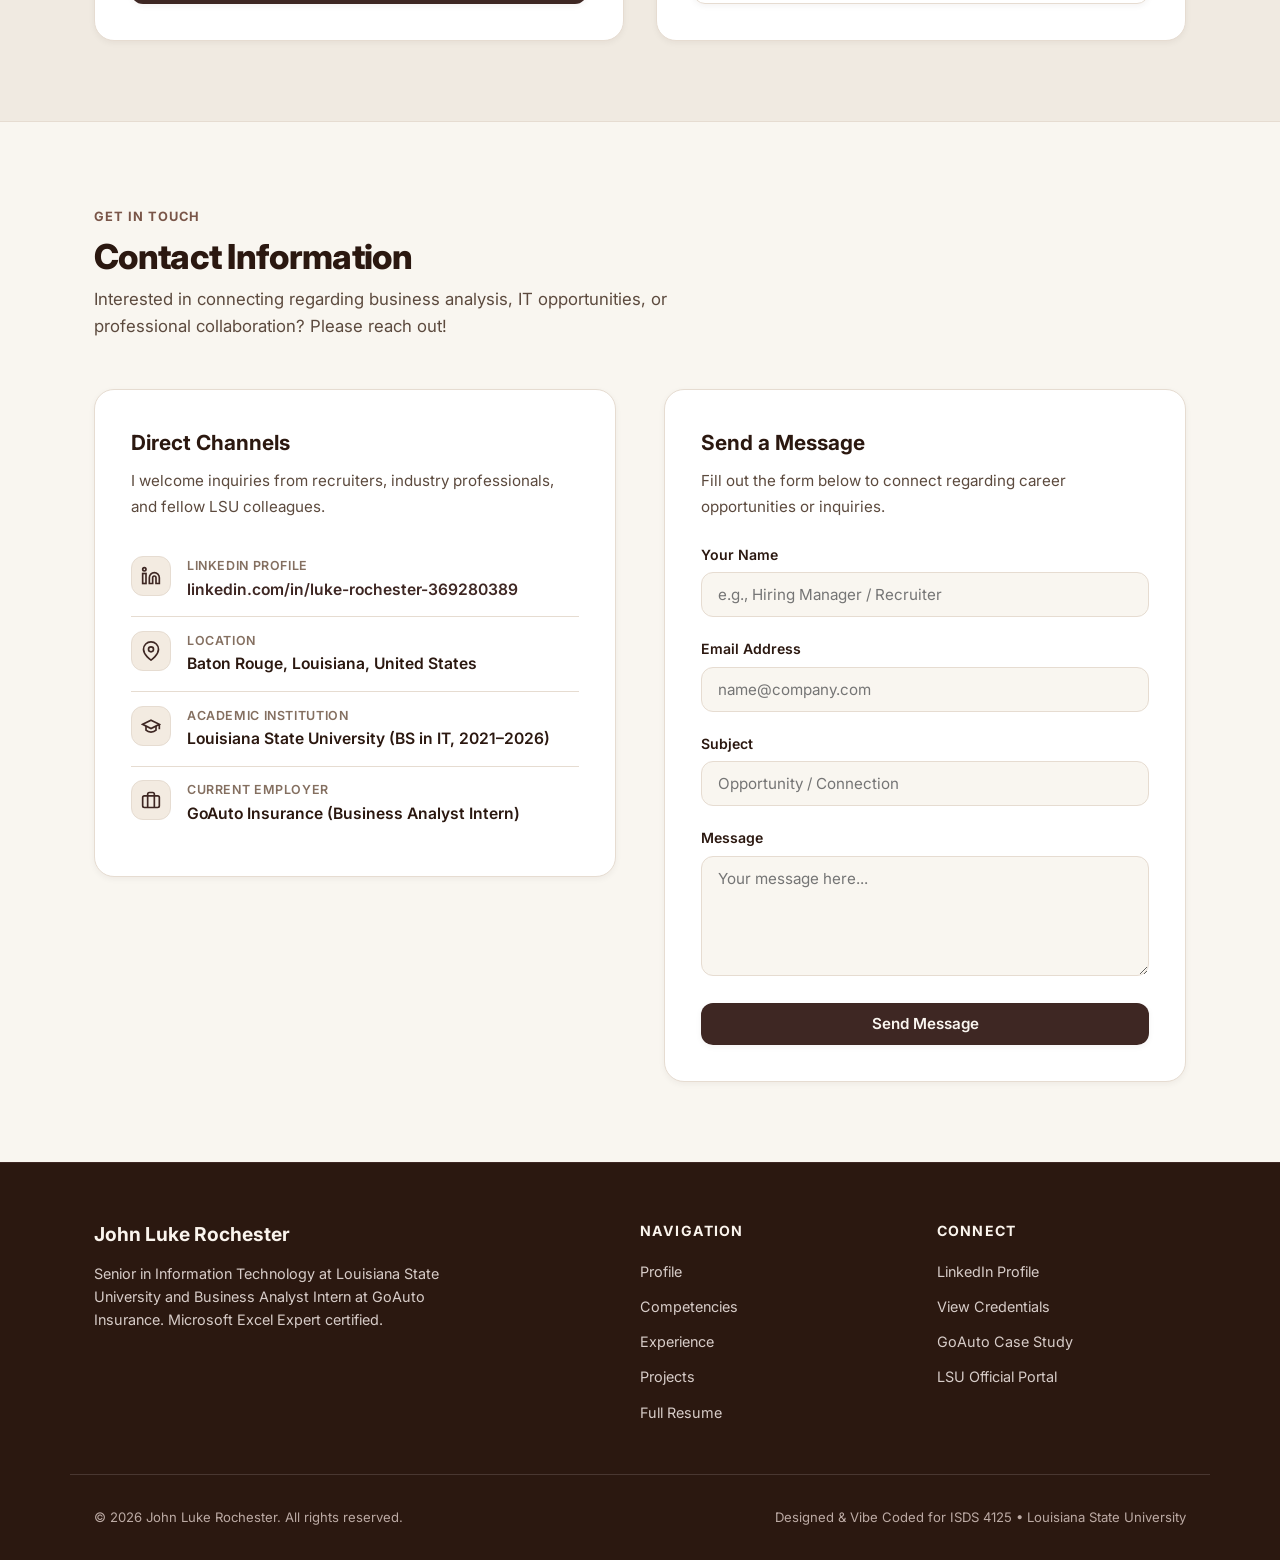
==== commit b5330c9b: "Added Coffee Colored Pills and a hover ability to the categories at the top of the website." ====
--- a/index.html
+++ b/index.html
@@ -44,7 +44,7 @@
           <li><a href="#about" class="nav-link">Profile</a></li>
           <li><a href="#skills" class="nav-link">Competencies</a></li>
           <li><a href="#experience" class="nav-link">Experience</a></li>
-          <li><a href="project.html" class="nav-link">Featured Project</a></li>
+          <li><a href="project.html" class="nav-link">Projects</a></li>
           <li><a href="resume.html" class="nav-link">Resume</a></li>
           <li><a href="#contact" class="nav-link nav-pill">Contact</a></li>
         </ul>
@@ -596,7 +596,7 @@
           <li><a href="#about">Profile</a></li>
           <li><a href="#skills">Competencies</a></li>
           <li><a href="#experience">Experience</a></li>
-          <li><a href="project.html">Featured Project</a></li>
+          <li><a href="project.html">Projects</a></li>
           <li><a href="resume.html">Full Resume</a></li>
         </ul>
       </div>
--- a/styles.css
+++ b/styles.css
@@ -177,49 +177,55 @@
 .nav-links {
   display: flex;
   align-items: center;
-  gap: 1.5rem;
+  gap: 0.65rem;
   list-style: none;
 }
 
 .nav-link {
-  font-size: 0.95rem;
-  font-weight: 500;
-  color: var(--text-secondary);
-  padding: 0.5rem 0.25rem;
-  position: relative;
-  transition: color var(--transition-fast);
-}
-
-.nav-link:hover,
-.nav-link.active {
-  color: var(--color-espresso);
-}
-
-.nav-link.active::after {
-  content: '';
-  position: absolute;
-  bottom: 0;
-  left: 0;
-  right: 0;
-  height: 2px;
-  background-color: var(--color-coffee-dark);
-  border-radius: 2px;
-}
-
-.nav-pill {
-  background-color: var(--bg-surface-tint);
-  border: 1px solid var(--border-subtle);
-  padding: 0.4rem 0.9rem;
+  display: inline-flex;
+  align-items: center;
+  justify-content: center;
+  font-size: 0.88rem;
+  font-weight: 600;
+  color: var(--color-coffee-dark);
+  background-color: var(--bg-surface);
+  border: 1px solid var(--border-subtle);
+  padding: 0.48rem 1rem;
   border-radius: var(--radius-full);
-  font-size: 0.88rem;
-  font-weight: 600;
-  color: var(--color-coffee-dark);
-}
-
-.nav-pill:hover {
-  background-color: var(--color-coffee-dark);
+  box-shadow: 0 1px 3px rgba(43, 24, 16, 0.05);
+  transition: all var(--transition-fast);
+  text-decoration: none;
+  cursor: pointer;
+}
+
+.nav-link:hover {
+  background: linear-gradient(135deg, var(--color-coffee-dark), var(--color-coffee-warm));
   color: var(--color-cream);
   border-color: var(--color-coffee-dark);
+  transform: translateY(-2px);
+  box-shadow: 0 4px 12px rgba(62, 39, 35, 0.22);
+}
+
+.nav-link.active {
+  background: linear-gradient(135deg, var(--color-coffee-dark), var(--color-coffee-medium));
+  color: var(--color-cream);
+  border-color: var(--color-coffee-dark);
+  box-shadow: 0 2px 8px rgba(62, 39, 35, 0.18);
+}
+
+.nav-pill {
+  background: linear-gradient(135deg, var(--color-coffee-warm), var(--color-accent-amber));
+  border: 1px solid transparent;
+  color: #FFFFFF;
+  box-shadow: 0 2px 8px rgba(121, 85, 72, 0.25);
+}
+
+.nav-pill:hover {
+  background: linear-gradient(135deg, var(--color-coffee-dark), var(--color-espresso));
+  border-color: var(--color-espresso);
+  color: #FFFFFF;
+  transform: translateY(-2px);
+  box-shadow: 0 4px 14px rgba(43, 24, 16, 0.32);
 }
 
 /* Mobile Nav Toggle */
@@ -1385,8 +1391,8 @@
     border-bottom: 1px solid var(--border-subtle);
     padding: 1.5rem;
     flex-direction: column;
-    align-items: flex-start;
-    gap: 1rem;
+    align-items: stretch;
+    gap: 0.75rem;
     box-shadow: var(--shadow-lg);
   }
 
@@ -1394,6 +1400,12 @@
     display: flex;
   }
 
+  .nav-links .nav-link {
+    width: 100%;
+    justify-content: flex-start;
+    padding: 0.65rem 1.1rem;
+  }
+
   .hero-title {
     font-size: 2.15rem;
   }
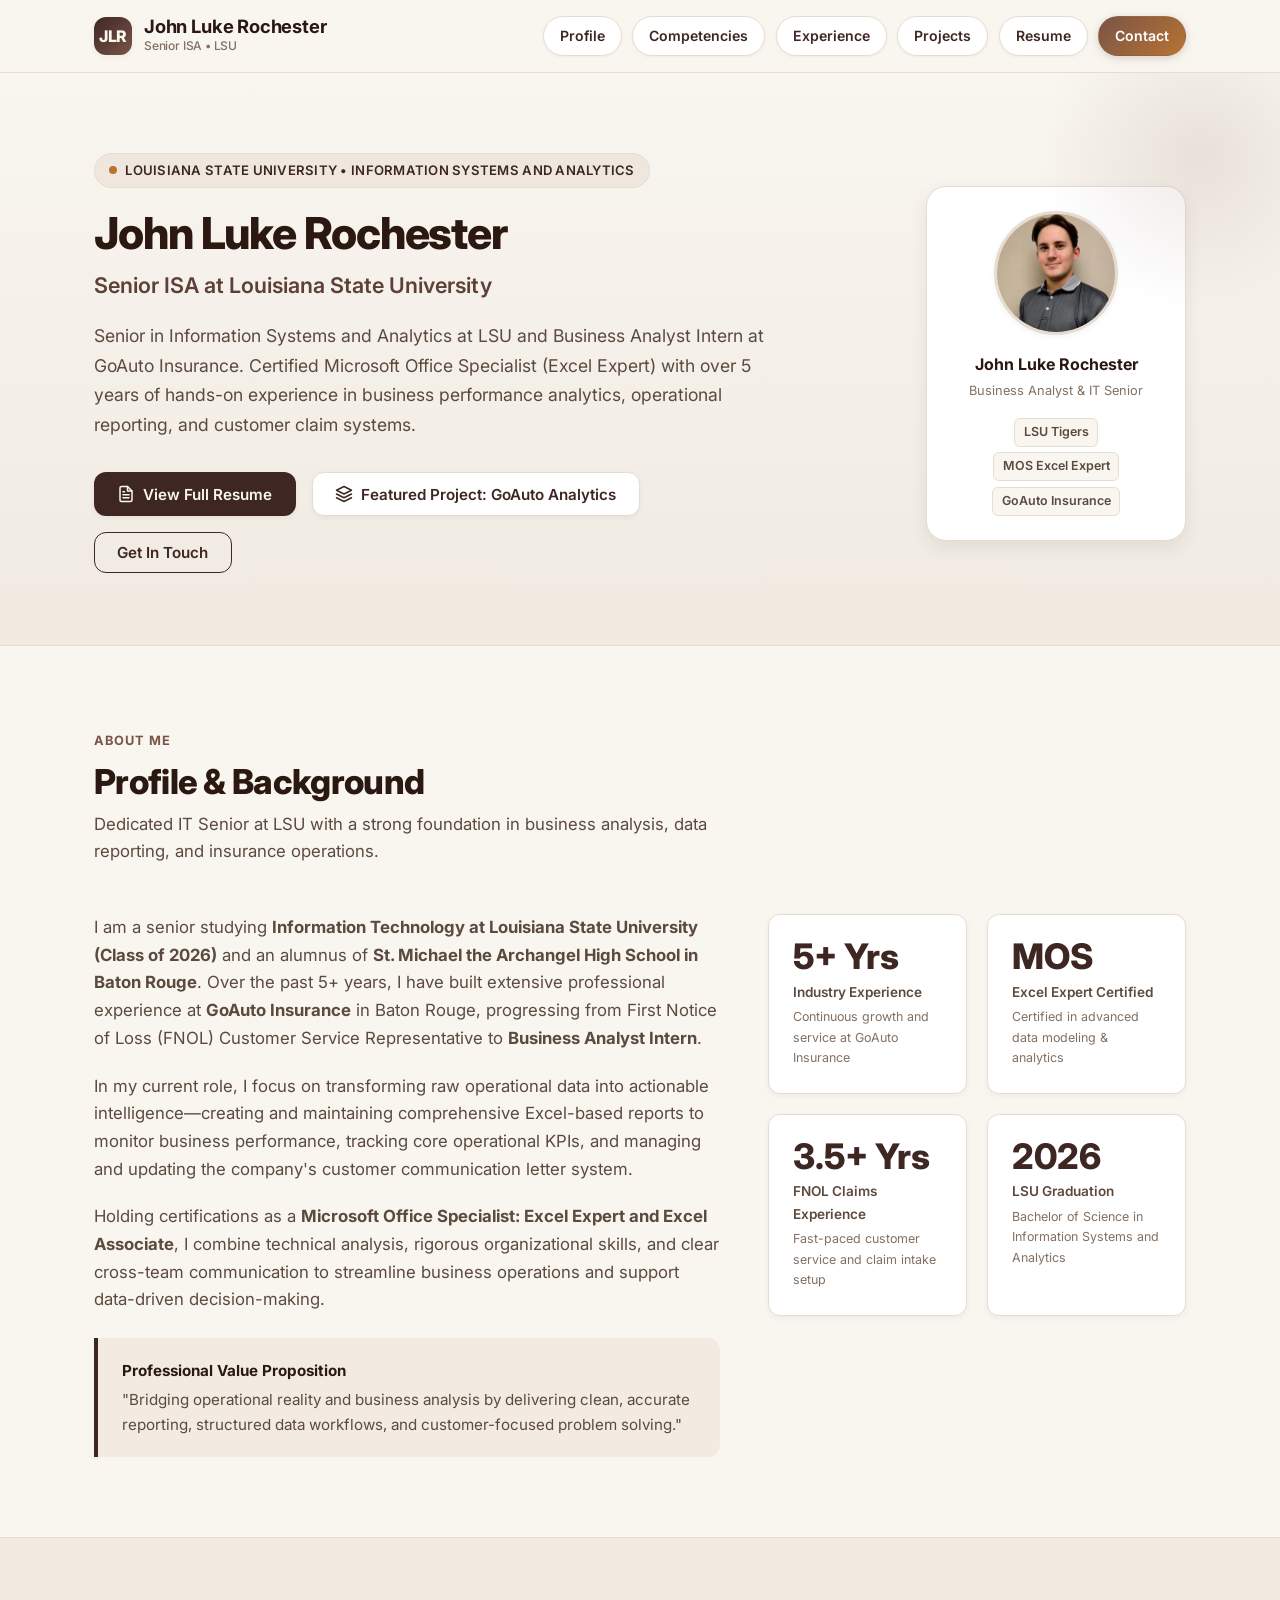
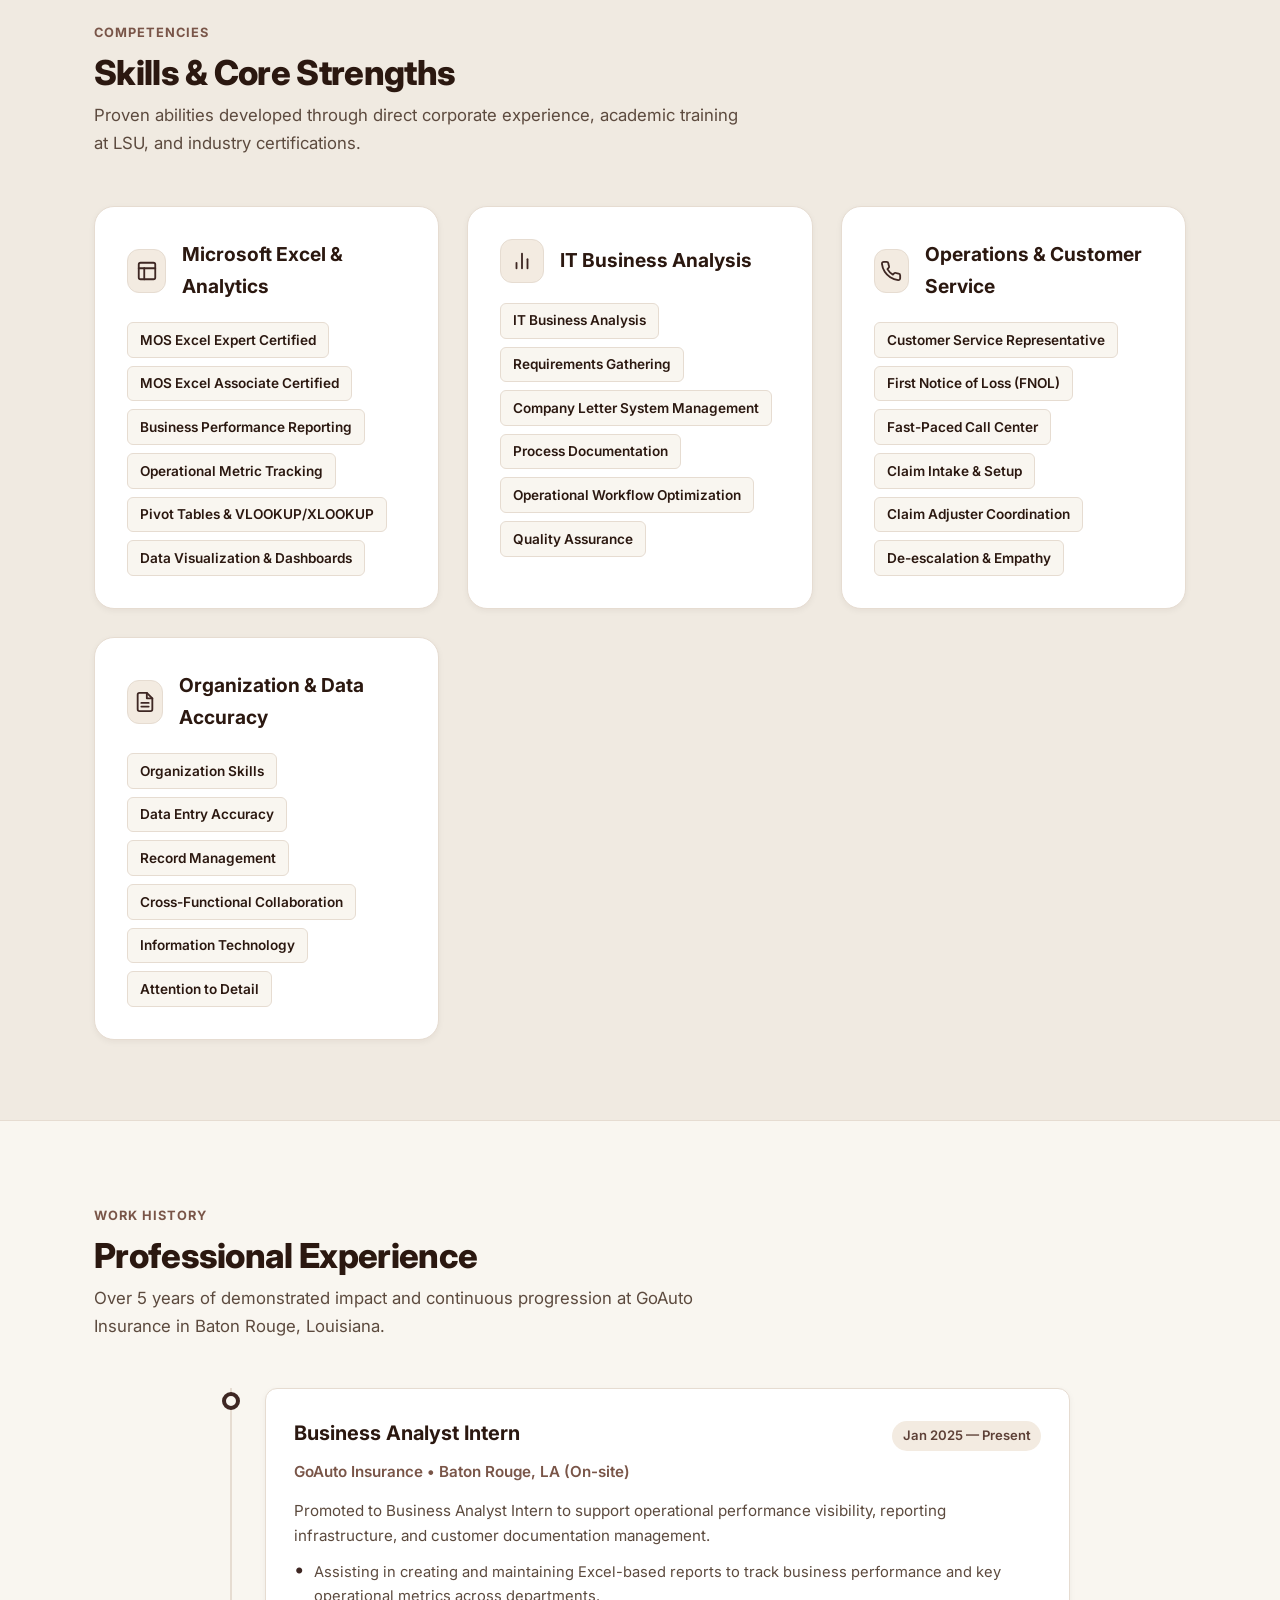
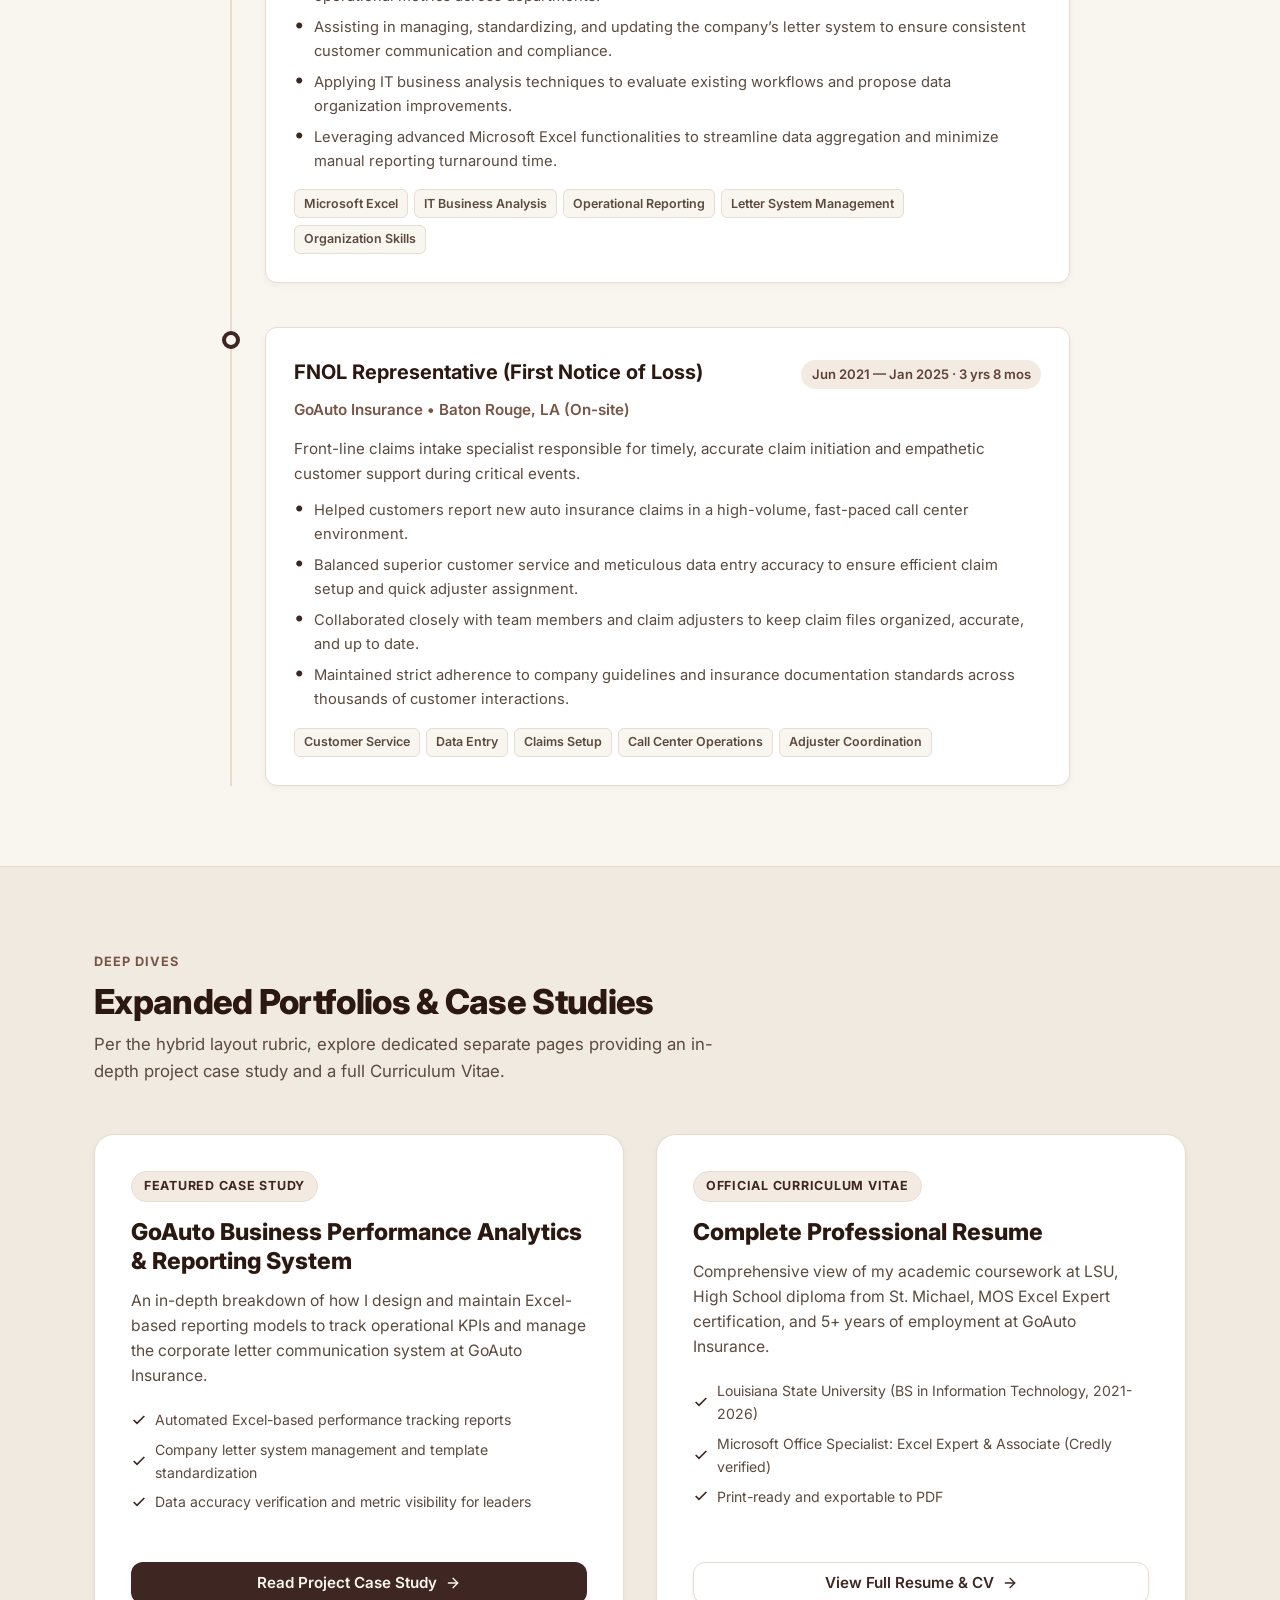
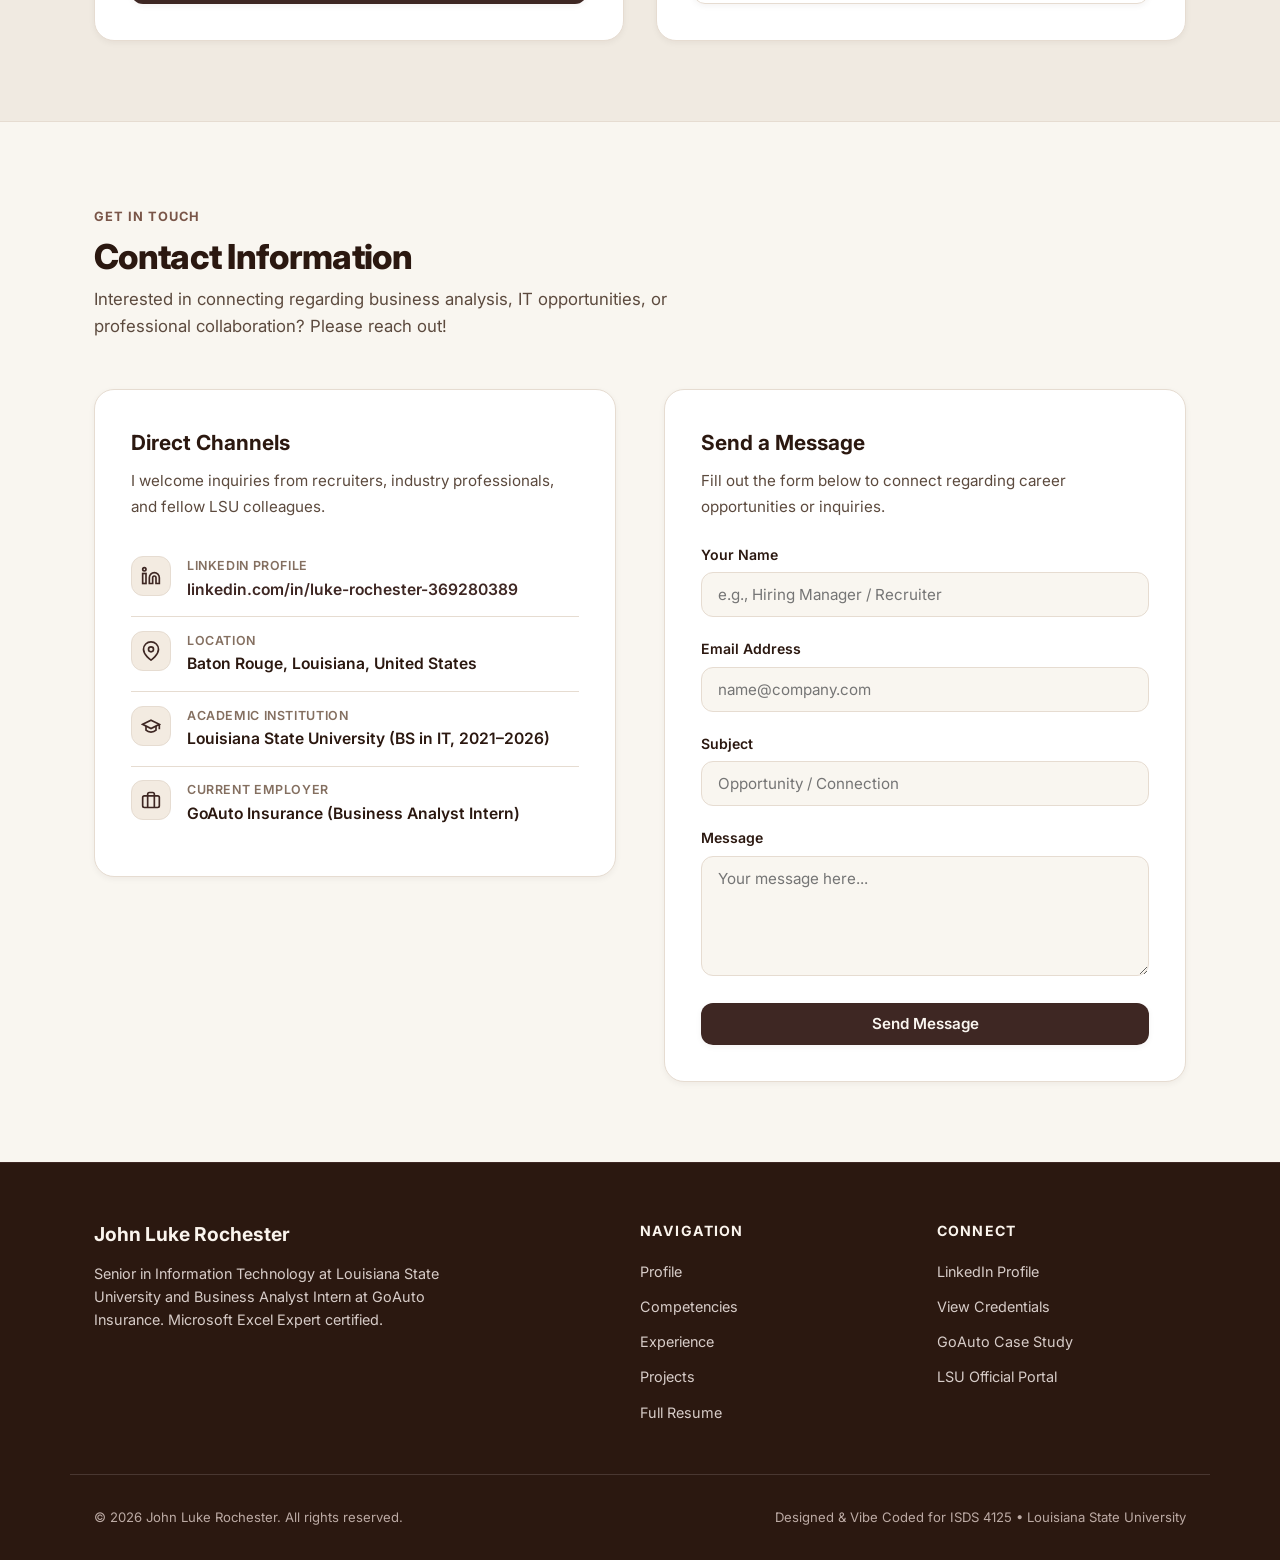
==== commit 7be8d033: "Added Profile Picture to Card near the top of the website." ====
--- a/index.html
+++ b/index.html
@@ -95,12 +95,9 @@
 
         <!-- Identity & Status Card -->
         <aside class="hero-avatar-card" aria-label="Professional Profile Snapshot">
-          <div class="avatar-icon-wrapper" aria-hidden="true">
-            <svg width="56" height="56" viewBox="0 0 24 24" fill="none" stroke="currentColor" stroke-width="1.6"
-              stroke-linecap="round" stroke-linejoin="round">
-              <path d="M20 21v-2a4 4 0 0 0-4-4H8a4 4 0 0 0-4 4v2"></path>
-              <circle cx="12" cy="7" r="4"></circle>
-            </svg>
+          <div class="avatar-image-wrapper">
+            <img src="images/john-rochester.jpg" alt="John Luke Rochester" class="hero-avatar-img" width="124"
+              height="124" loading="eager">
           </div>
           <h2 class="avatar-stat-title">John Luke Rochester</h2>
           <p class="avatar-stat-sub">Business Analyst & IT Senior</p>
--- a/styles.css
+++ b/styles.css
@@ -7,33 +7,55 @@
 /* --- Custom Properties / Design Tokens --- */
 :root {
   /* Coffee & Beige Palette */
-  --bg-primary: #F9F6F0;          /* Warm cream / light linen background */
-  --bg-secondary: #F0EAE1;        /* Soft latte secondary background */
-  --bg-surface: #FFFFFF;          /* Pure white card surface */
-  --bg-surface-warm: #FAF4ED;     /* Warm card surface */
-  --bg-surface-tint: #F3EBE1;     /* Tinted container */
-  
-  --color-espresso: #2B1810;      /* Deep roasted espresso (primary text) */
-  --color-coffee-dark: #3E2723;   /* Rich coffee brown (headings, primary buttons) */
-  --color-coffee-medium: #5D4037; /* Medium roast (subheadings, secondary accents) */
-  --color-coffee-warm: #795548;   /* Warm mocha (interactive highlights) */
-  --color-latte: #A1887F;         /* Creamy latte (muted text, subtle details) */
-  
-  --color-beige-dark: #D7CCC8;    /* Deep beige border */
-  --color-beige-light: #EFEBE9;   /* Soft beige divider */
-  --color-cream: #FAF6F0;         /* Froth cream */
-
-  --color-accent-amber: #B87333;  /* Warm copper/amber accent */
-  --color-accent-gold: #C59B27;   /* Subtle LSU gold accent nod */
-  --color-accent-hover: #4E342E;  /* Dark roast hover */
-  
-  --text-primary: #261710;        /* Deep espresso for maximum readable contrast */
-  --text-secondary: #5C4A3E;      /* Muted coffee brown for body copy */
-  --text-muted: #846F60;          /* Subtle captions / timestamps */
-  --text-inverse: #FAF6F0;        /* Light cream text for dark buttons */
-
-  --border-subtle: #E6DCD1;       /* Gentle organic border */
-  --border-focus: #795548;        /* Focus state border */
+  --bg-primary: #F9F6F0;
+  /* Warm cream / light linen background */
+  --bg-secondary: #F0EAE1;
+  /* Soft latte secondary background */
+  --bg-surface: #FFFFFF;
+  /* Pure white card surface */
+  --bg-surface-warm: #FAF4ED;
+  /* Warm card surface */
+  --bg-surface-tint: #F3EBE1;
+  /* Tinted container */
+
+  --color-espresso: #2B1810;
+  /* Deep roasted espresso (primary text) */
+  --color-coffee-dark: #3E2723;
+  /* Rich coffee brown (headings, primary buttons) */
+  --color-coffee-medium: #5D4037;
+  /* Medium roast (subheadings, secondary accents) */
+  --color-coffee-warm: #795548;
+  /* Warm mocha (interactive highlights) */
+  --color-latte: #A1887F;
+  /* Creamy latte (muted text, subtle details) */
+
+  --color-beige-dark: #D7CCC8;
+  /* Deep beige border */
+  --color-beige-light: #EFEBE9;
+  /* Soft beige divider */
+  --color-cream: #FAF6F0;
+  /* Froth cream */
+
+  --color-accent-amber: #B87333;
+  /* Warm copper/amber accent */
+  --color-accent-gold: #C59B27;
+  /* Subtle LSU gold accent nod */
+  --color-accent-hover: #4E342E;
+  /* Dark roast hover */
+
+  --text-primary: #261710;
+  /* Deep espresso for maximum readable contrast */
+  --text-secondary: #5C4A3E;
+  /* Muted coffee brown for body copy */
+  --text-muted: #846F60;
+  /* Subtle captions / timestamps */
+  --text-inverse: #FAF6F0;
+  /* Light cream text for dark buttons */
+
+  --border-subtle: #E6DCD1;
+  /* Gentle organic border */
+  --border-focus: #795548;
+  /* Focus state border */
 
   /* Shadows */
   --shadow-sm: 0 2px 6px rgba(43, 24, 16, 0.05);
@@ -57,7 +79,9 @@
 }
 
 /* --- Base & Reset --- */
-*, *::before, *::after {
+*,
+*::before,
+*::after {
   box-sizing: border-box;
   margin: 0;
   padding: 0;
@@ -401,9 +425,10 @@
   align-items: center;
 }
 
+.avatar-image-wrapper,
 .avatar-icon-wrapper {
-  width: 110px;
-  height: 110px;
+  width: 124px;
+  height: 124px;
   border-radius: 50%;
   background: linear-gradient(135deg, var(--bg-surface-tint), var(--bg-secondary));
   border: 3px solid var(--border-subtle);
@@ -412,6 +437,24 @@
   justify-content: center;
   margin-bottom: 1rem;
   color: var(--color-coffee-dark);
+  overflow: hidden;
+  box-shadow: var(--shadow-sm);
+  transition: transform var(--transition-smooth), border-color var(--transition-smooth), box-shadow var(--transition-smooth);
+}
+
+.hero-avatar-card:hover .avatar-image-wrapper,
+.hero-avatar-card:hover .avatar-icon-wrapper {
+  border-color: var(--color-coffee-warm);
+  transform: scale(1.02);
+  box-shadow: var(--shadow-md);
+}
+
+.hero-avatar-img {
+  width: 100%;
+  height: 100%;
+  object-fit: cover;
+  object-position: center 20%;
+  display: block;
 }
 
 .avatar-stat-title {
@@ -1425,4 +1468,4 @@
   .feature-callout-grid {
     grid-template-columns: 1fr;
   }
-}
+}
